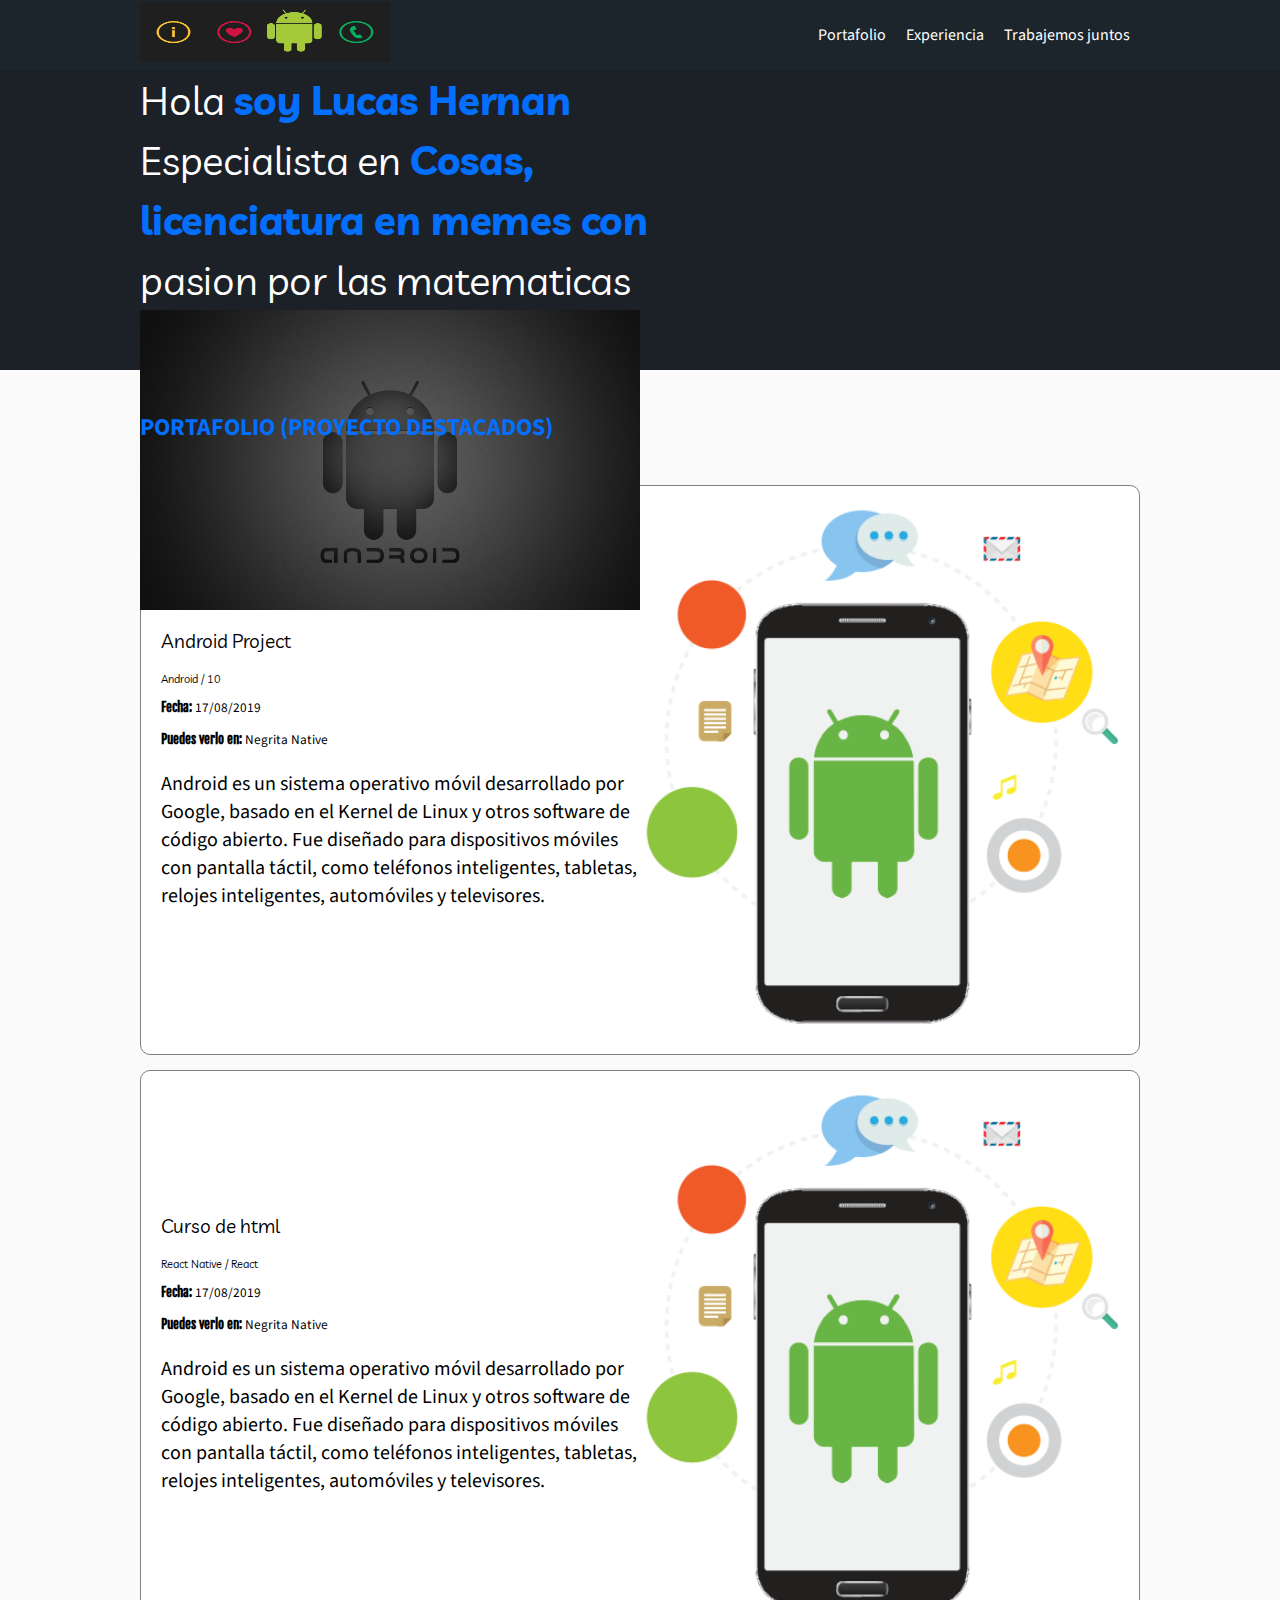
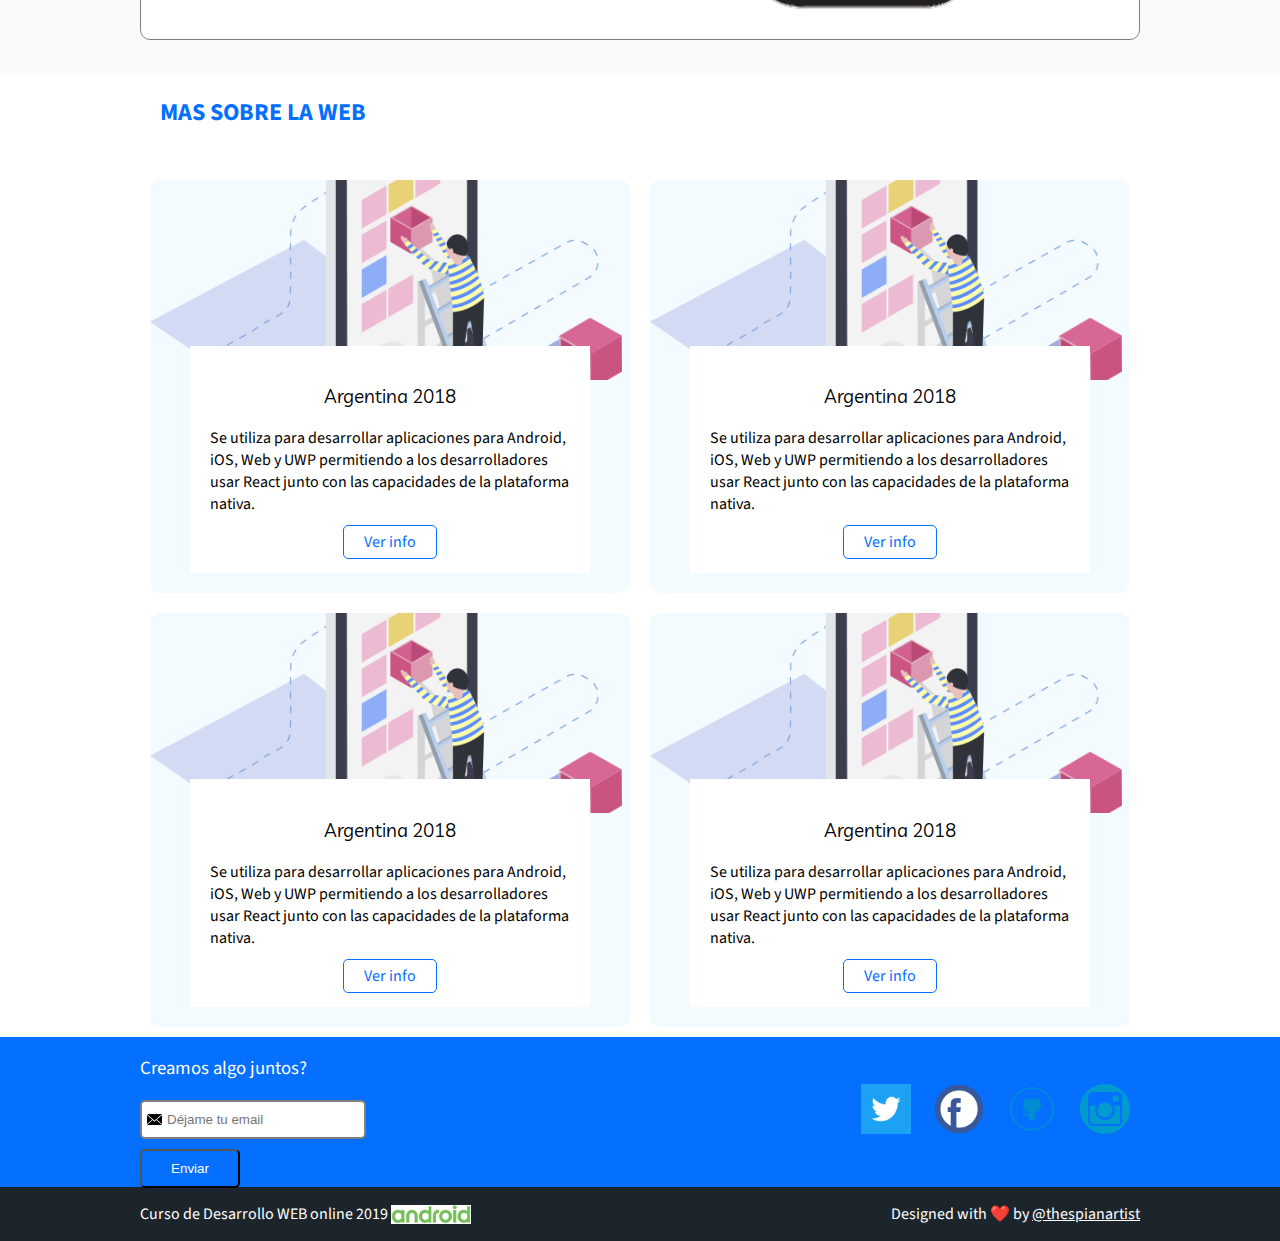
==== index.html @ 9feb794a "7.seccion principal .hero imagen resposive parrafo z-index,, overflow imagen 1024 y 320" ====
<!DOCTYPE html>

<html lang="es">

    
    <head>

        <meta charset="UTF-8"/>

        <title>Hola soy Lucas Hernan</title>

        <link rel="icon" type="image/png" href="imagenes/App-para-Android-gratis.png"/>
        
        <link href="https://fonts.googleapis.com/css?family=Fjalla+One|Livvic|Source+Sans+Pro&display=swap" rel="stylesheet">

        <!-- <link rel="stylesheet" href="css/media.css" media="screen and (max-width:768px)"> -->

        <link rel="stylesheet" href="css/estilos.css">

        <!-- <style>
            @media screen and (max-width: 768px){

                body{

                border:10px solid blue;

                }
                
            }
        </style> -->

        <meta name="viewport" content="width=device-width, initial-scale=1">

    </head>


    <body>

        <header class="header">

            <div class="container">

                <figure class="logo">
                    <img src="imagenes/I-Love-Android-Phones.jpg"  height="60" width="250" alt="Logo de https://www.wixmp.com/ " width="500px"/> 
                </figure>

                <nav class="menu">
                        <ol>

                            <li>
                                <a class="link" href="#portafolio"> Portafolio</a>
                            </li>

                            <li>
                                <a class="link" href="#eventos" >Experiencia</a>
                            </li>

                            <li>
                                <a class="link" href="#contactos">Trabajemos juntos</a>
                            </li>

                        </ol>
                </nav>

            </div>

            

        </header>

                <section class="hero">
                    
                    <div class="container">

                        <h1>Hola  <strong>soy Lucas Hernan<br/></strong>  Especialista en <strong>Cosas,<br/> licenciatura en memes con</strong>  <br/> pasion por las matematicas</h1>
    
                        <img class="hero-image" src="imagenes/6914741-black-android-logo.jpg" alt="imagenes de pc" width="500" height="300">
                    
                    </div>
                    

                </section>


                <section id="portafolio" class="portfolio"  >

                    <div class="container">
                        
                        <h2>Portafolio (proyecto destacados)</h2>
    
                            <article class="project">
    
                                <div class="project-details">
    
                                    <h3 class="project-title">Android Project</h3>
        
                                    <h6 class="project-course">Android / 10</h6>
                                    
                                        <p class="project-date"><small><strong>Fecha: </strong> 17/08/2019</small></p>
                                        <p class="project-url"><small><strong>Puedes verlo en: </strong> Negrita Native</small></p>
                                        <p class="project-description">Android es un sistema operativo móvil desarrollado por Google, basado en el Kernel de Linux y otros software de código abierto. 
                                            Fue diseñado para dispositivos móviles con pantalla táctil, como teléfonos inteligentes, tabletas, relojes inteligentes, automóviles y televisores.</p>
                                </div>
    
                                    
                                    <figure class="project-imageContainer">
                                            <img class="project-image" src="imagenes/android-device-manager.png" alt="imagenes del pc" width="500px" >
                                    </figure>
    
                            </article>
    
                            <article class="project">
    
                                <div class="project-details">
    
                                    <h3 class="project-title">Curso de html</h3>
        
                                    <h6 class="project-course">React Native / React</h6>
                                    
                                        <p class="project-date"><small><strong>Fecha: </strong> 17/08/2019</small></p>
                                        <p class="project-url"><small><strong>Puedes verlo en: </strong> Negrita Native</small></p>
                                        <p class="project-description">Android es un sistema operativo móvil desarrollado por Google, basado en el Kernel de Linux y otros software de código abierto. 
                                            Fue diseñado para dispositivos móviles con pantalla táctil, como teléfonos inteligentes, tabletas, relojes inteligentes, automóviles y televisores.</p>
                                </div>
    
                                    
                                    <figure class="project-imageContainer">
                                            <img class="project-image" src="imagenes/android-device-manager.png" alt="imagenes del pc" width="500px" >
                                    </figure>
    
                            </article>
                    </div>


                </section>

                <div class="container">
                    
                    <h2 class="event-list-tittle">Mas sobre la web</h2>
                
                </div> 


                <section id="eventos" class="event-list">

                    <div class="container">

                        <article class="event">
    
                            <figure class="event-imageContainer">
                                <img class="event-image" src="imagenes/itarian-android-device-manager.png" alt="imagen pepe">
                            </figure>
    
                            <div class="event-detail">
    
                                <h3 class="event-title">Argentina 2018</h3>
    
                                     <p class="event-description">Se utiliza para desarrollar aplicaciones para Android, iOS, Web y UWP permitiendo a los desarrolladores usar React junto con las capacidades de la plataforma nativa.</p>
                                     <a class="event-url" href="https://www.youtube.com/watch?v=dQw4w9WgXcQ" target="_blank">Ver info</a>
                                            
                            </div>
                                        
                         </article>
    
    
                         <article class="event">
    
                                <figure class="event-imageContainer">
                                    <img class="event-image" src="imagenes/itarian-android-device-manager.png" alt="imagen pepe">
                                </figure>
        
                                <div class="event-detail">
        
                                    <h3 class="event-title">Argentina 2018</h3>
        
                                         <p class="event-description">Se utiliza para desarrollar aplicaciones para Android, iOS, Web y UWP permitiendo a los desarrolladores usar React junto con las capacidades de la plataforma nativa.</p>
                                         <a class="event-url" href="https://www.youtube.com/watch?v=dQw4w9WgXcQ" target="_blank">Ver info</a>
                                                
                                </div>
                                            
                        </article>
    
    
                         <article class="event">
    
                                 <figure class="event-imageContainer">
                                       <img class="event-image" src="imagenes/itarian-android-device-manager.png" alt="imagen pepe">
                                  </figure>
            
                                 <div class="event-detail">
            
                                    <h3 class="event-title">Argentina 2018</h3>
            
                                           <p class="event-description">Se utiliza para desarrollar aplicaciones para Android, iOS, Web y UWP permitiendo a los desarrolladores usar React junto con las capacidades de la plataforma nativa.</p>
                                         <a class="event-url" href="https://www.youtube.com/watch?v=dQw4w9WgXcQ" target="_blank">Ver info</a>
                                                  
                                 </div>
                                                
                        </article>
    
    
    
                         <article class="event">
    
                                        <figure class="event-imageContainer">
                                            <img class="event-image" src="imagenes/itarian-android-device-manager.png" alt="imagen pepe">
                                        </figure>
                
                                        <div class="event-detail">
                
                                            <h3 class="event-title">Argentina 2018</h3>
                
                                                 <p class="event-description">Se utiliza para desarrollar aplicaciones para Android, iOS, Web y UWP permitiendo a los desarrolladores usar React junto con las capacidades de la plataforma nativa.</p>
                                                 <a class="event-url" href="https://www.youtube.com/watch?v=dQw4w9WgXcQ" target="_blank">Ver info</a>
                                                        
                                        </div>
                                                    
                         </article>     


                    </div>



                </section>


                <section id="contactos" class="contact"> 

                    <div class="container">

                        <form action="/suscripcion/" class="form-email">
                            <h3>Creamos algo juntos?</h3>
                            <input type="text" placeholder="Déjame tu email" id="email" >
                            <button>Enviar</button>
                        </form>
    
                        <div class="social">
                            <a href="https://twitter.com/android?lang=es" class="social-link twitter"></a>
                            <a href="https://www.facebook.com/AndroidOfficial/" class="social-link facebook"></a>
                            <a href="https://github.com/android" class="social-link github"></a>
                            <a href="https://www.instagram.com/android/?hl=es-la" class="social-link instagram"></a>
                        </div>


                    </div>


                </section> 
 
       
        <footer class="footer">

            <div class="container">

                <div>
                    <p>Curso de Desarrollo WEB online 2019 <img src="imagenes/images (1).jpg" width="80px" alt="android"></p>
                </div>
    
                <div>
                    <p>
                        Designed with ❤️ by <a href="https://twitter.com/thespianartist">@thespianartist</a>
                    </p>
                </div>


            </div>

        </footer>

  
    </body>


</html>
---- css/media.css ----
body{
    border: 10px  solid red;
}
---- css/estilos.css ----
/* reglas 
selectores
declaraciones
propiedades
valores */

/* align-items: center;
 flex-direction: column; 
justify-content:
align-self: flex-start; */


/* clase 10 box-sizing */
/* selector de etiqueta '' header - section */

/* clase 13     justify-content */
 /* header{
    background:pink !important; */



/* selector descendente'' */
/* body header div nave ol li a '' */

/* selector de clase . */

/* .link */

/* selector de id # */
/* #portafolio */


/* gris oscuro = #1d252c
gris claro = #626262
background gris = #1b2127
celeste = #026fff
#1c2127 */



body{
    font-family: 'Source Sans Pro', sans-serif;
    margin: 0;
}

 h1,
 h2,
 h3,
 h4,
 h5,
 h6{
    font-family: 'Livvic', sans-serif;
    font-weight: normal;
    /* font-style: italic; */
} 

h1{
    font-size: 40px;
    line-height: 1.5em;
    letter-spacing: -.2px;
    color: white;
    margin: 0%;
    /* margin: 100px 150px 70px 30px ; */
    /* text-transform: uppercase;
    text-decoration: underline;
     */

}

h1 strong{

    color: #026fff;
    
}

h2{
    color: #026fff;
    text-transform: uppercase;
    font-family: 'Source Sans Pro', sans-serif;
    font-weight: bold;
    font-size: 24px;
    margin-bottom: 40px;

}

.hero{
    height: 300px;
    /* background-image: url('../imagenes/6914741-black-android-logo.jpg'); */
    background-color: #1c2127;
    /* background-size: 500px 300px; */
    /* background-repeat: no-repeat; */
    /* background-position-x:right; */
    display: flex;
    align-items: center;
    justify-content: space-between;
    flex-wrap: wrap;
}

.hero-image{

    object-fit: cover;

}


.portfolio{
    background: #fafafa;
    padding: 20px;
    /* background: red; */
}

.project{
    /* border-top: 10px solid red;
    border-right: 10px solid green;
    border-left: 10px solid orange;
    border-bottom: 10px solid pink; */
    /* border-top-color: red;
    border-top-width: 15px;
    border-top-style: solid; */
    border: 1px solid gray;
    border-radius: 10px;
    /* border-top-left-radius: 50px;
    border-top-right-radius: 10px;
    border-bottom-left-radius: 10px;
    border-bottom-right-radius: 10px; */
    /* margin: 10px; */
    margin-bottom: 15px;
    /* margin-right;
    margin-left: ;
    margin-top: ; */
    padding: 20px;
    background: white;
    display: flex;
    align-items: center;
    justify-content: space-between;
    flex-wrap: wrap;

}

.project-course,
.project-date,
.project-url{
    margin: 10px 0px;
}

.project-description{
    font-size: 20px;
}

.project strong{
    font-family: 'Fjalla One',sans-serif;
}

/* .project-date{
    margin:  10px 0px;
} */

.project-tittle{
    font-size: 30px;
    margin-top: 0;
    margin-bottom: 10px;
}

.project-details{
    width: 50%;

}

.project-imageContainer{
    width: 50%;
}

.project-imageContainer img{
    max-width: 100%;

}

.header {
    background-color: #1d252c;
    color: white;
    display: flex;
    height: 70px;
    align-items:center; 
    justify-content: space-between;
    flex-wrap: wrap;
}

ol,
ul{
    margin: 0;
    padding: 0;
    list-style: none;
}

figure{
    margin: 0;
}

.header a{ 
    color:  white;
    text-decoration: none;

}

.menu{
    height: inherit ;
}

.header ol{
    display: flex;
    height: inherit;
}

.header ol li{
    height: inherit;
}

.header a{
    display: flex;
    align-items: center;
    height: inherit ;
    padding: 0 10px;
}

.flexbox{
    display: flex;
    /* flex-wrap: nowrap; */
    flex-wrap: wrap;
    /* flex-direction: column; */
    
}

.box{
    width: 50px;
    height: 50px;
    margin: 5px;
    border: 1px solid red;
    flex-shrink: 0;
}

.footer{
    color: white;
    background-color: #1d252c;
    display: flex;
    align-items: center;
    justify-content: space-between;
    flex-wrap: wrap;
}

.footer img{
    vertical-align: middle;
}

.footer a{
    color: white;
}

.event-list{
    display: flex;
    flex-wrap: wrap;
}

.event-list-tittle{
    margin-left: 20px;
}

.event {
    /* border: 1px solid red; */
    margin: 1%;
    width: 48% ;
    flex-shrink: 0;
    border-radius: 10px;
    overflow: hidden;
    background-color: #f4fbff;
}

.event img{
    width: 480px;
    height: 200px;
    object-fit: cover;
}

.event-detail{
    margin: 20px 40px;
    margin-top: -40px;
    background-color: white;
    position: relative;
    padding: 20px;
    text-align: center;
}

.event-description{
    text-align: left;
}


/* .event-url{
    border: 1px solid #056fff;
    padding: 5px 20px;
    text-decoration: none;
    color: #056fff
} */

.event-url{
    color: #056fff;
    border: 1px solid;
    padding: 5px 20px;
    text-decoration: none;
    border-radius: 5px;
}

.contact{
    background-color: #056fff;
    color: white;
    height: 150px;
    display: flex;
    align-items: center;
    justify-content: space-between;
    flex-wrap: wrap;
}

.social{
    /* border: 1px solid red; */
}

.social-link{
    display: inline-block;
    width: 50px;
    height: 50px;
    /* border: 1px solid white; */
    margin: 0 10px;
    background-size: 50px 50px;
}

.social-link.twitter{
    background-image: url('../imagenes/31KluT5nBkL.png');
}

.social-link.facebook{
    background-image: url('../imagenes/600px-Facebook_Circle.svg.png');
    /* background-size: 50px 50px; */
}

.social-link.github{
    background-image: url('../imagenes/69636f.svg');
    /* background-size: 50px 50px; */
}

.social-link.instagram{
    background-image: url('../imagenes/Instagram.svg');
    /* background-size: 50px 50px; */
}

.form-email input{
    border-color: gray;
    border-style: solid;
    border-radius: 5px;
    padding: 10px 20px 10px 25px;
    background-image: url('../imagenes/images.png');
    background-size: 15px 15px;
    background-repeat: no-repeat;
    background-position-y: center;
    background-position-x: 5px;;
}

.form-email button{
    display: block;
    margin-top: 10px;
    background: transparent;
    color: white;
    padding: 10px 0;
    border-radius: 5px;
    width: 100px;
    margin-top: 10px;
    /* margin: 10px auto 0; */

}

.form-email h3{
    font-family: 'Source Sans Pro', sans-serif;
}

.container{
    /* border: 1px solid red; */
    /* width: 1000px; */
    max-width: 1000px;
    /* width: 100%; */
    flex: 1;
    margin: 0 auto;
    display: inherit;
    justify-content: inherit;
    align-items: inherit;
    height: inherit;
    flex-wrap: inherit;

}

/* desktop first que empieces desde el MQ MAS GRANDE */



@media screen and (max-width: 1024px){

    .container{
        padding: 0 1em;
    }

    
    .hero{
        height: auto;
        position: relative;
        overflow: hidden;
        padding: 2em;

    }

    .hero-image{
        position: absolute;
        z-index: 1;
        left: 0;
        right: 0;
        top: 0;
        bottom: 0;
        width: 100%;
    }

    h1 {
        font-size: 2em; 
        z-index: 2;
    }


}

@media screen and (max-width: 767px){

    .header{
        display: block;
        height: auto;
    }

    .header ol{
        display: block;
    }

    .header ol li {
        height: 50px;
        /* text-align: center; */
    }

    .header a{

        justify-content: center;

    }

    .header .logo{
        text-align: center;
    }

    .project{
        display: block;
    }

    .project-imageContainer{
        width: auto;
        text-align: center;
    }

    .project-details{
        width: auto;
        /* font-size: 16px; */
    }

    .project-course, .project-date, .project-url {
        
        margin: .3em 0;

    }

    .project-title{
        font-size: 1.5em;
        margin-bottom: .3em;

    }

    .project-url{
        font-size: 1em;
    }

    .project-course{
        font-size: .7em;
    }

    .project-date{
        font-size: 1em;
    }

    .project-description{
        font-size: .8em;
    }

    .event {
        width: auto;
        flex-shrink: initial;
    }


    .event img{
        width: 100%;
    }


}

@media screen and (max-width: 480px){
    h1 {
        font-size: 1.5em;
    }

    .project-details{
       
        font-size: 12px;
    }

    .event-detail{
        /* 1em = 16px */

        margin: -2em .5em .5em;
        padding: 1em;
    }

    .contact{
        height: auto;
        padding: 1.5em 0;
        text-align: center;
        display: block;
    }
    .form-email button{
        margin: 1em auto;
    }

    .form-email h3{
        margin-top: 0;
    }

    .footer{
        display: block;
        text-align: center;
        border: 1px solid transparent;
    }

}

@media screen and (max-width: 320px){

    h1{
        font-size: 1.2em;
        /* background: rgba(0, 0, 0, .5) */
    }

    .hero{
        padding: 2em 1em;
    }

}
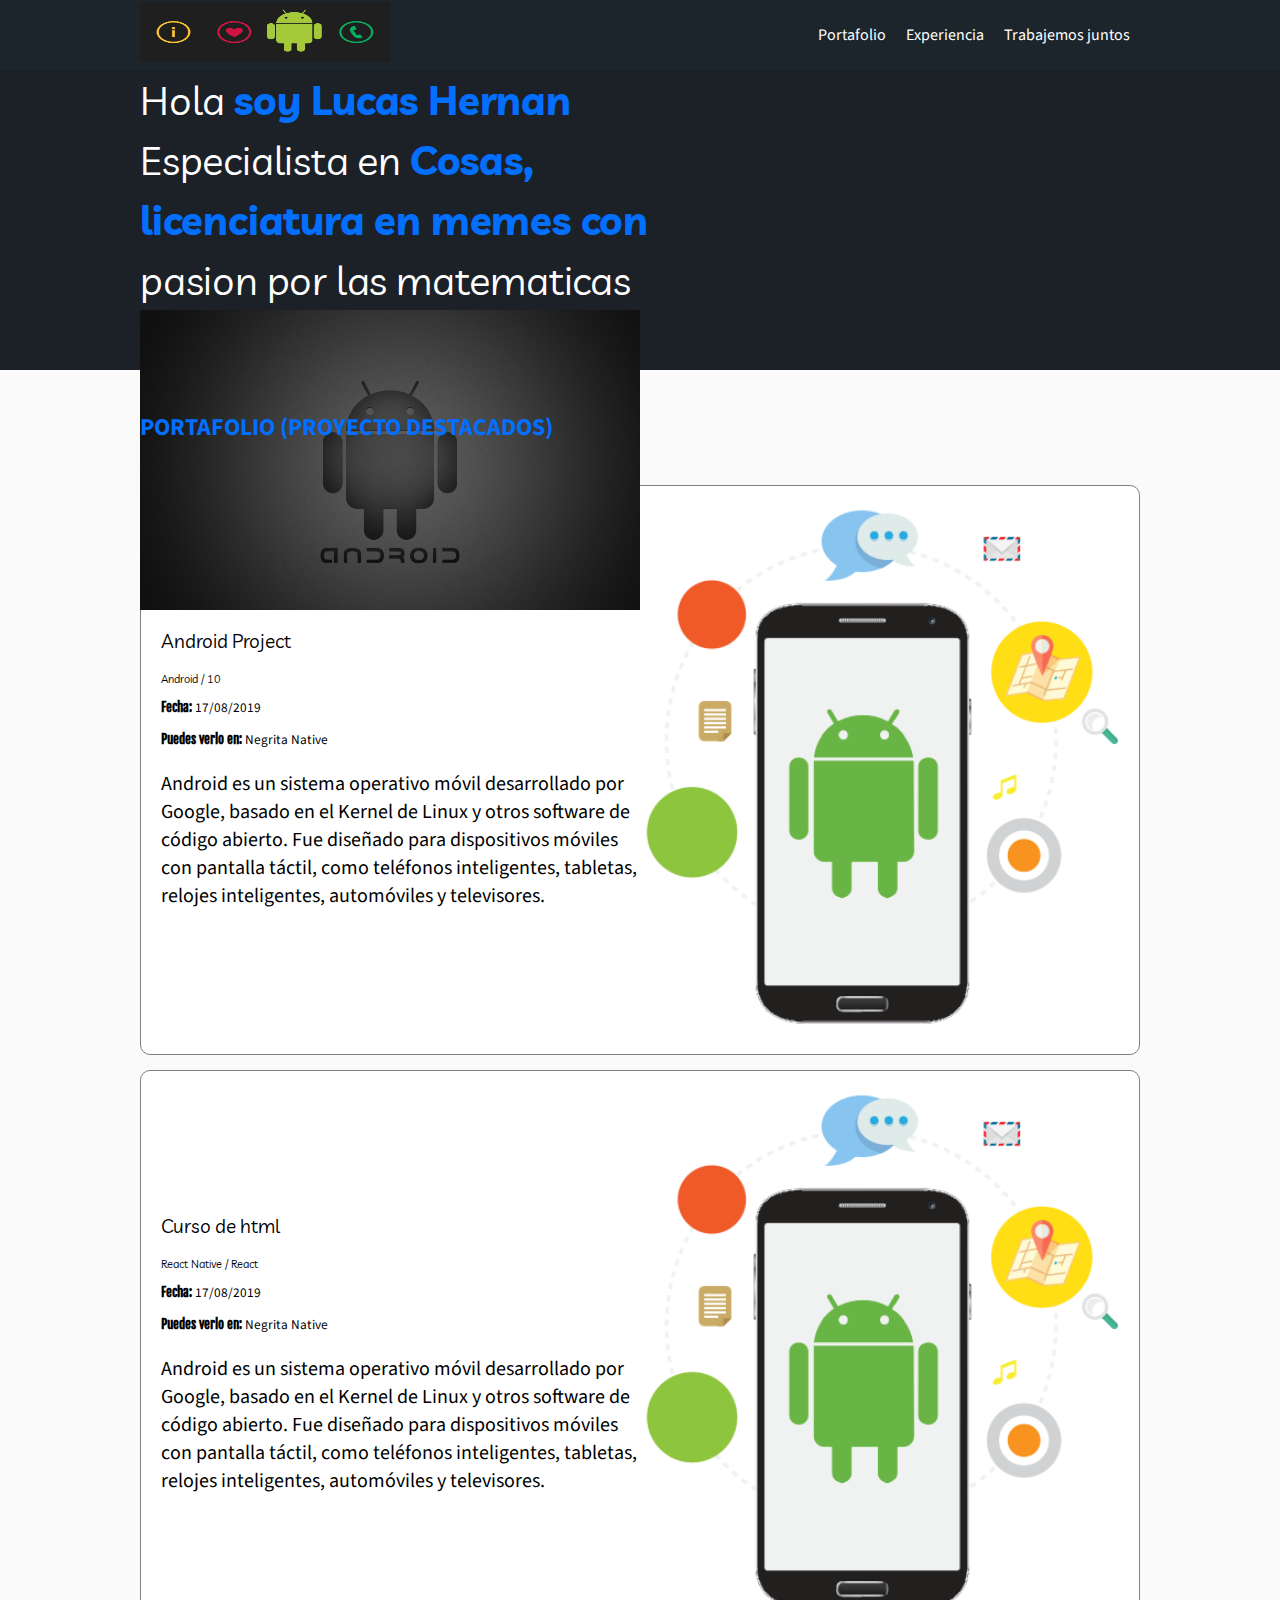
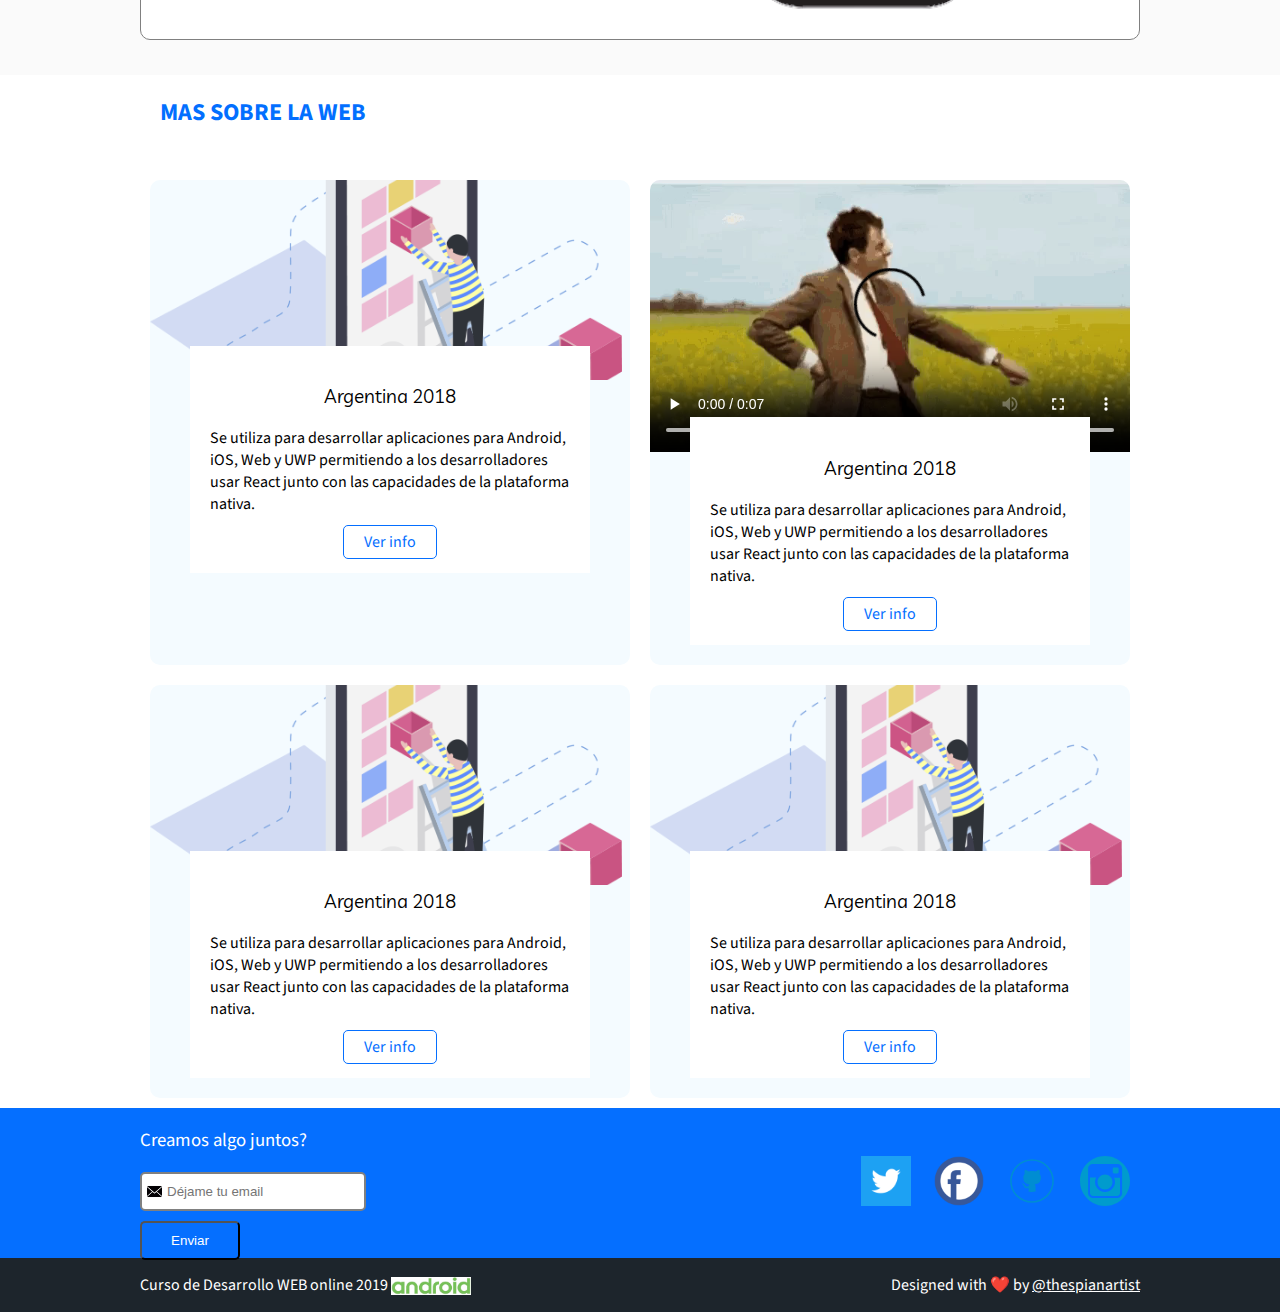
==== commit 38695e02: "Videos HTML5" ====
--- a/index.html
+++ b/index.html
@@ -166,7 +166,11 @@
                          <article class="event">
     
                                 <figure class="event-imageContainer">
-                                    <img class="event-image" src="imagenes/itarian-android-device-manager.png" alt="imagen pepe">
+                                        <video class="html-video" src="videos/556755.mp4" width="1280" height="720" controls>
+                                            <!-- <source src=""/>
+                                            <source src=""/> -->
+                                        </video>
+                                    <!-- <img class="event-image" src="imagenes/itarian-android-device-manager.png" alt="imagen pepe"> -->
                                 </figure>
         
                                 <div class="event-detail">
--- a/css/estilos.css
+++ b/css/estilos.css
@@ -432,6 +432,12 @@
 
 }
 
+.html-video{
+    width: 100%;
+    height: auto;
+    /* max-width: 100%; */
+}
+
 @media screen and (max-width: 767px){
 
     .header{
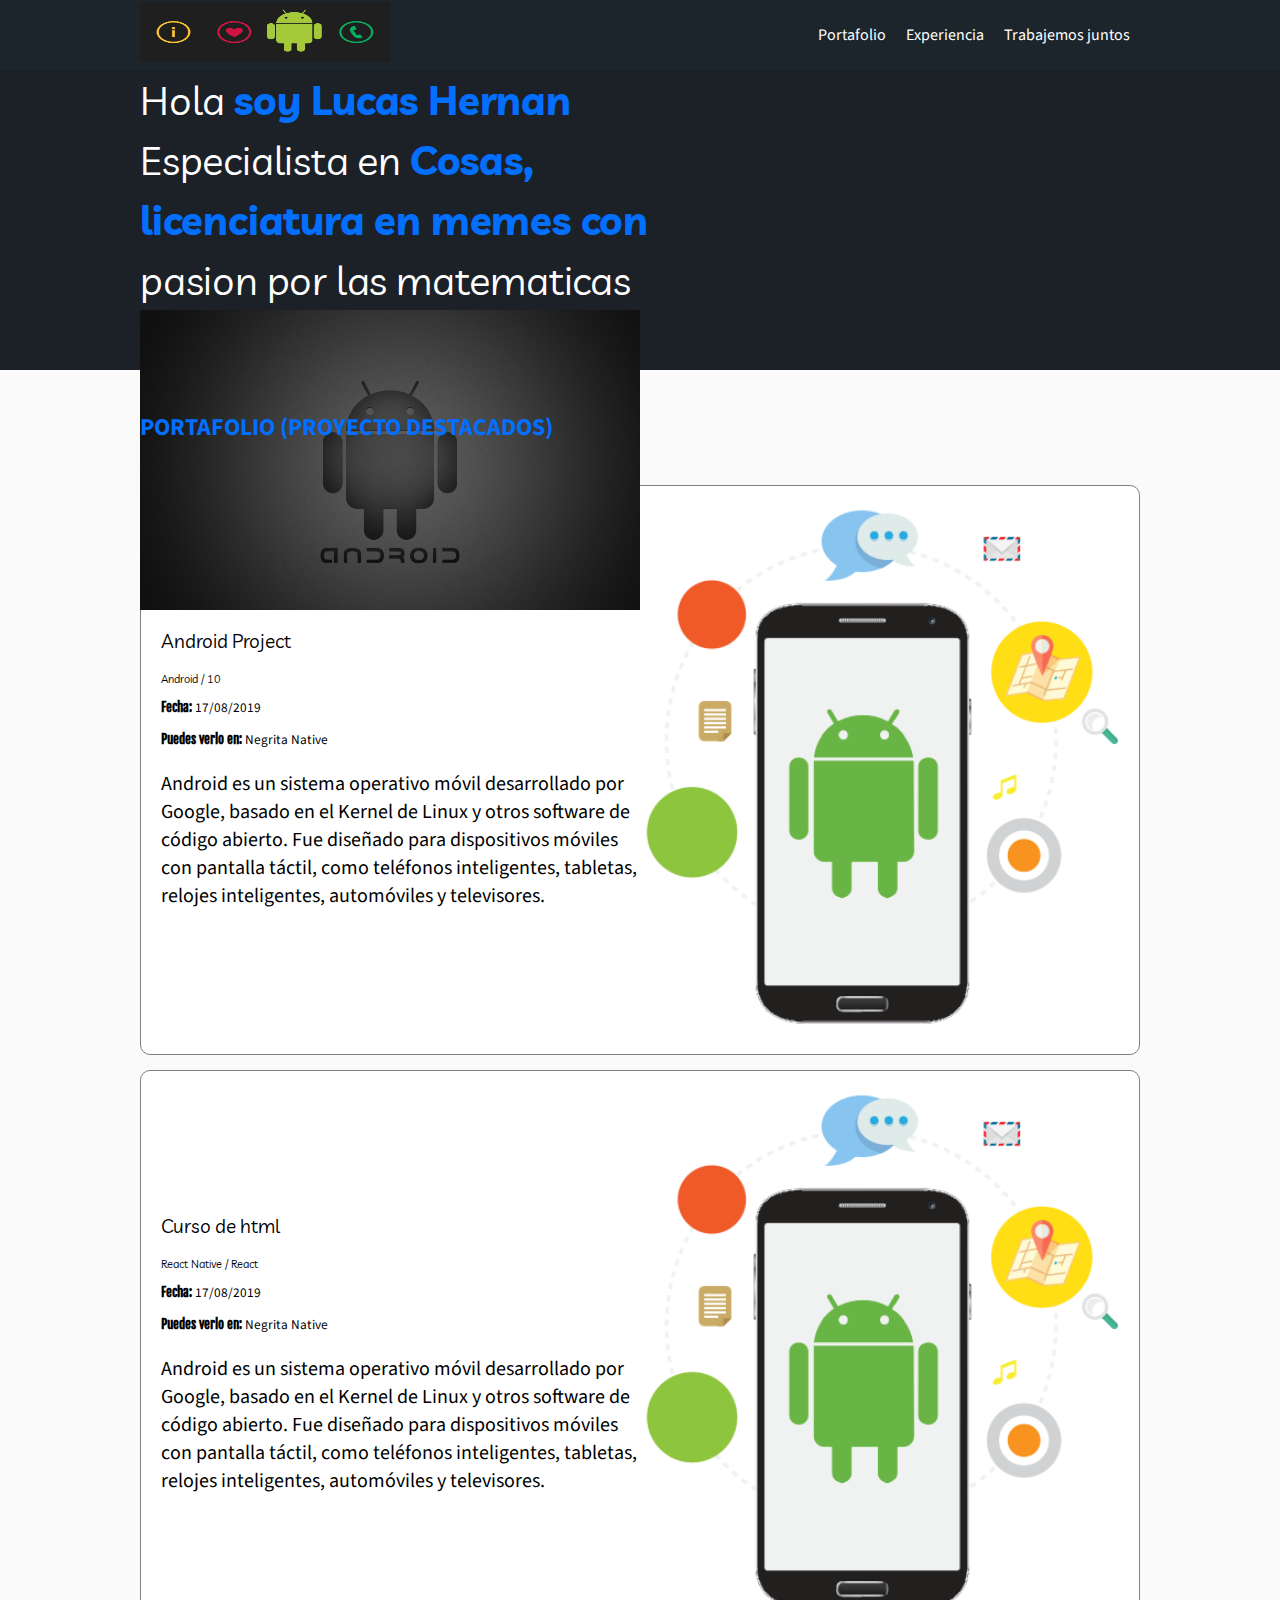
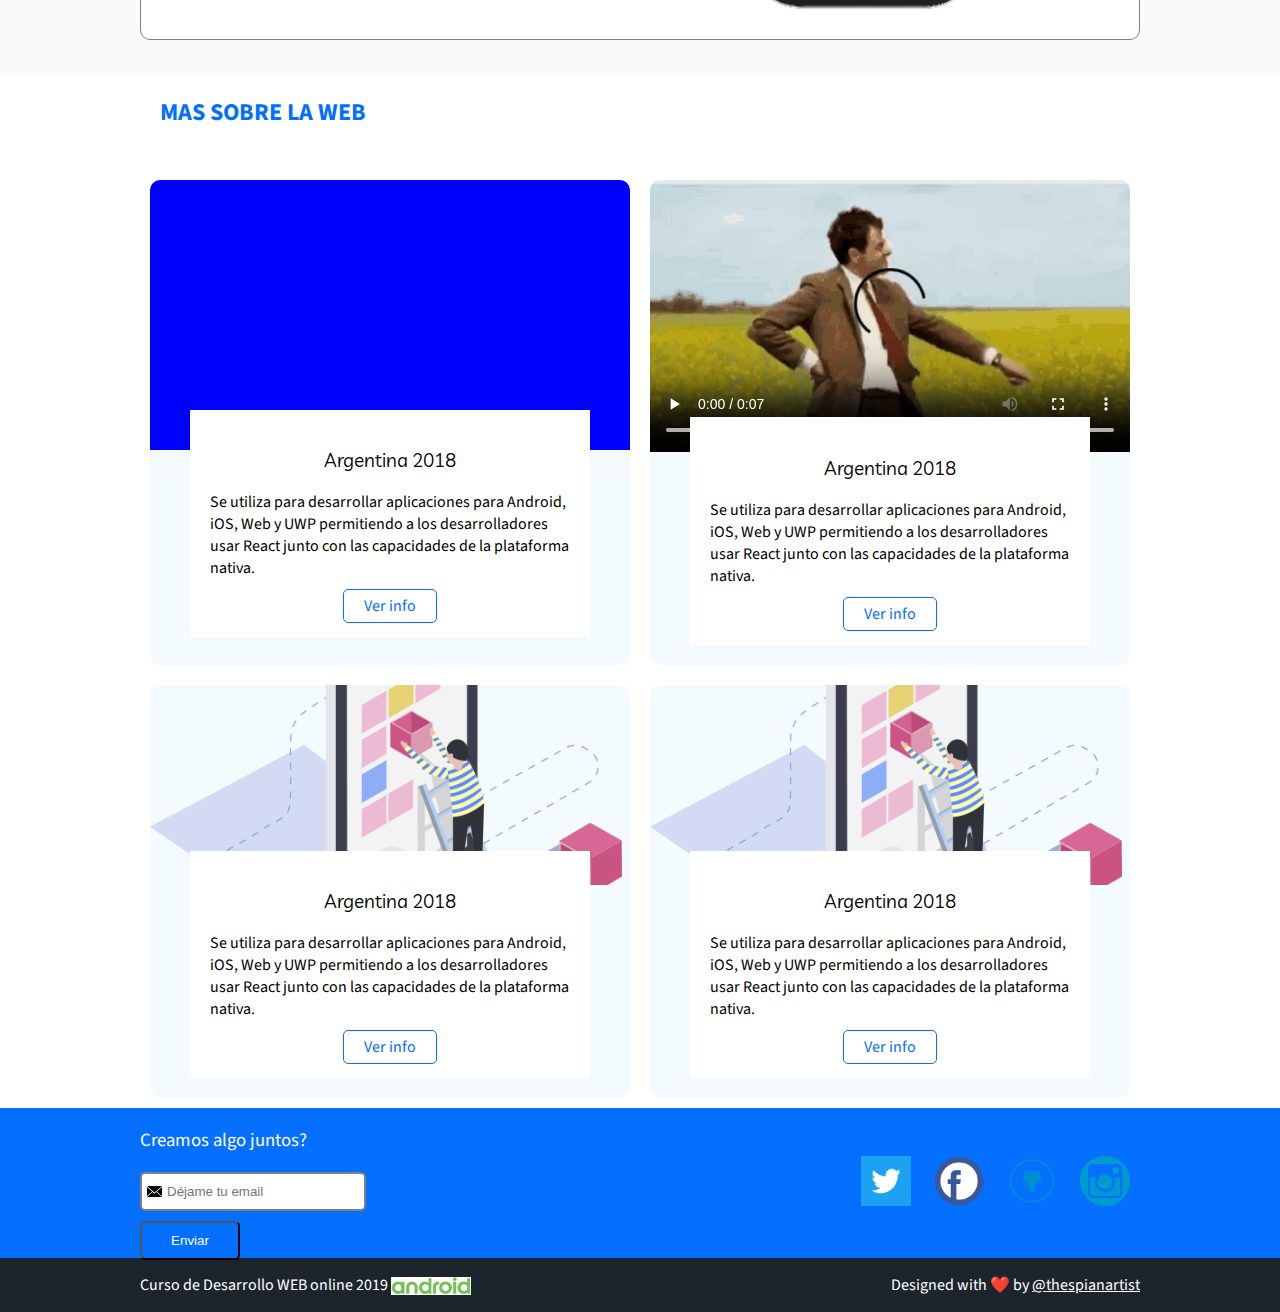
==== commit 7cf729f2: "2 video insertado de youtube,etiqueta iframe, class html-video y youtube-video resposive design" ====
--- a/index.html
+++ b/index.html
@@ -141,14 +141,23 @@
                 </div> 
 
 
-                <section id="eventos" class="event-list">
-
-                    <div class="container">
+                <section id="eventos" class="event-list"> 
+
+                    <div class="container"> 
 
                         <article class="event">
     
                             <figure class="event-imageContainer">
-                                <img class="event-image" src="imagenes/itarian-android-device-manager.png" alt="imagen pepe">
+
+                                 <div class="flexible-video">
+                    
+                                         <!-- proporcion h*100/w -->
+                                        <iframe class="youtube-video" width="560" height="315" src="https://www.youtube.com/embed/l2UDgpLz20M" frameborder="0" allow="accelerometer; autoplay; encrypted-media; gyroscope; picture-in-picture" allowfullscreen></iframe>
+                        
+                                    </div>
+
+                                <!-- <img class="event-image" src="imagenes/itarian-android-device-manager.png" alt="imagen pepe"> -->
+
                             </figure>
     
                             <div class="event-detail">
--- a/css/estilos.css
+++ b/css/estilos.css
@@ -438,6 +438,28 @@
     /* max-width: 100%; */
 }
 
+.youtube-video{
+    /* width: 100%; */
+    /* height: auto; */
+    position: absolute;
+    top:0;
+    bottom: 0;
+    right: 0;
+    left: 0;
+    width: 100%;
+    height: 100%;
+    /* z-index: 3; */
+
+}
+
+.flexible-video{
+    width: 100%;
+    height: 0;
+    padding-top: 56.25%;
+    background: blue;
+    position: relative;
+}
+
 @media screen and (max-width: 767px){
 
     .header{
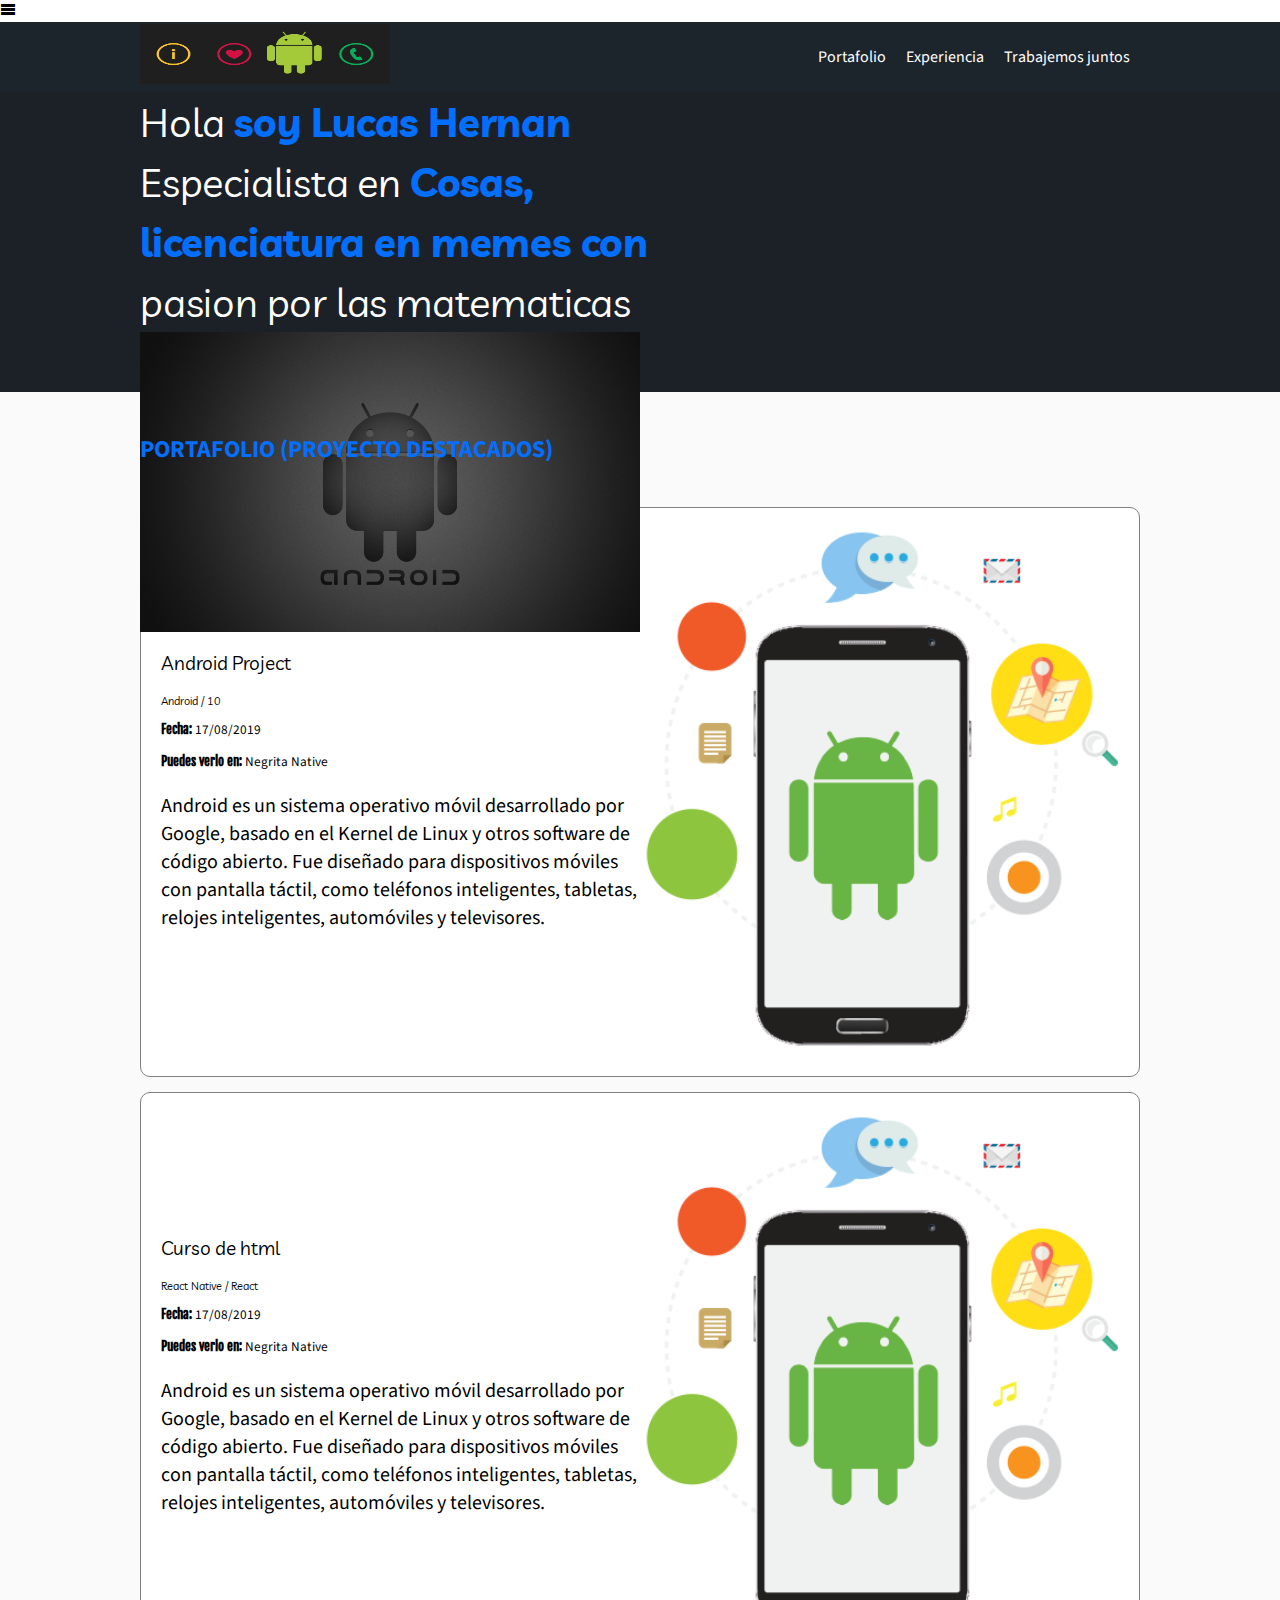
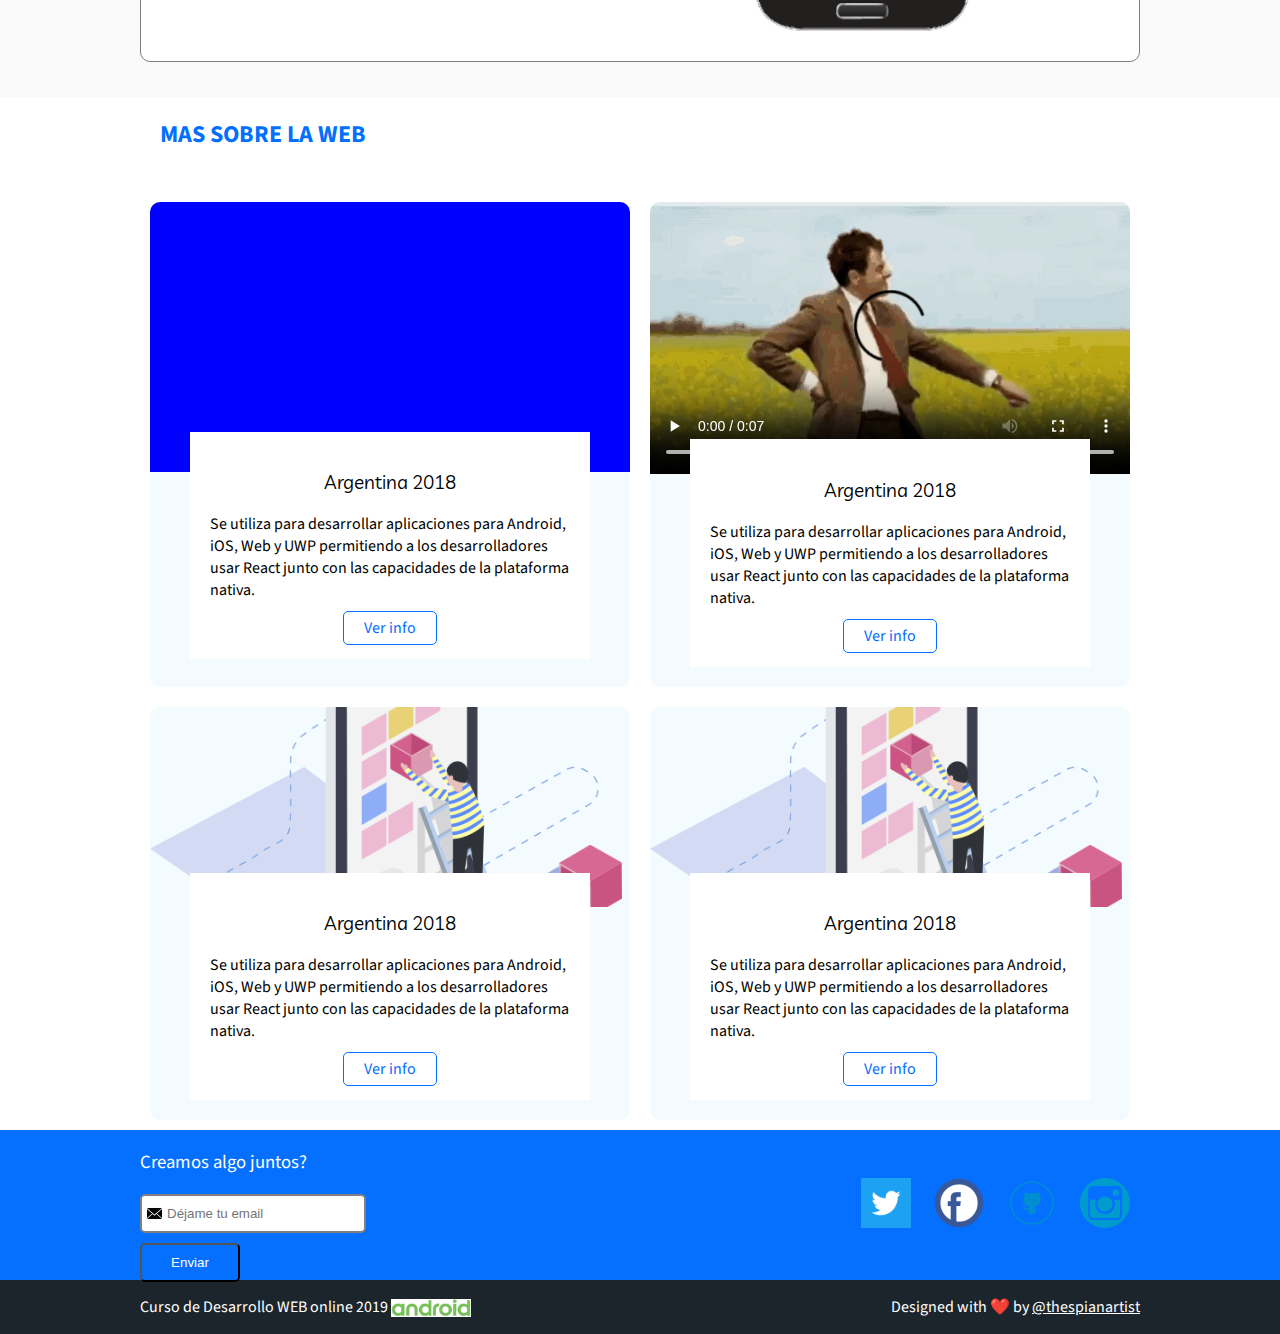
==== commit 911be851: "3. fuentes de iconos, icon-menu fonts y css" ====
--- a/index.html
+++ b/index.html
@@ -35,6 +35,9 @@
 
 
     <body>
+        
+        <!-- <span class="icon-menu"></span> -->
+        <i class="icon-menu"></i>
 
         <header class="header">
 
--- a/css/estilos.css
+++ b/css/estilos.css
@@ -35,6 +35,38 @@
 background gris = #1b2127
 celeste = #026fff
 #1c2127 */
+
+@font-face {
+    font-family: 'icomoon';
+    src:  url('../fonts/icomoon.eot?6i4w2b');
+    src:  url('../fonts/icomoon.eot?6i4w2b#iefix') format('embedded-opentype'),
+      url('../fonts/icomoon.ttf?6i4w2b') format('truetype'),
+      url('../fonts/icomoon.woff?6i4w2b') format('woff'),
+      url('../fonts/icomoon.svg?6i4w2b#icomoon') format('svg');
+    font-weight: normal;
+    font-style: normal;
+    font-display: block;
+  }
+  
+  [class^="icon-"], [class*=" icon-"] {
+    /* use !important to prevent issues with browser extensions that change fonts */
+    font-family: 'icomoon' !important;
+    speak: none;
+    font-style: normal;
+    font-weight: normal;
+    font-variant: normal;
+    text-transform: none;
+    line-height: 1;
+  
+    /* Better Font Rendering =========== */
+    -webkit-font-smoothing: antialiased;
+    -moz-osx-font-smoothing: grayscale;
+  }
+  
+  .icon-menu:before {
+    content: "\e900";
+  }
+  
 
 
 
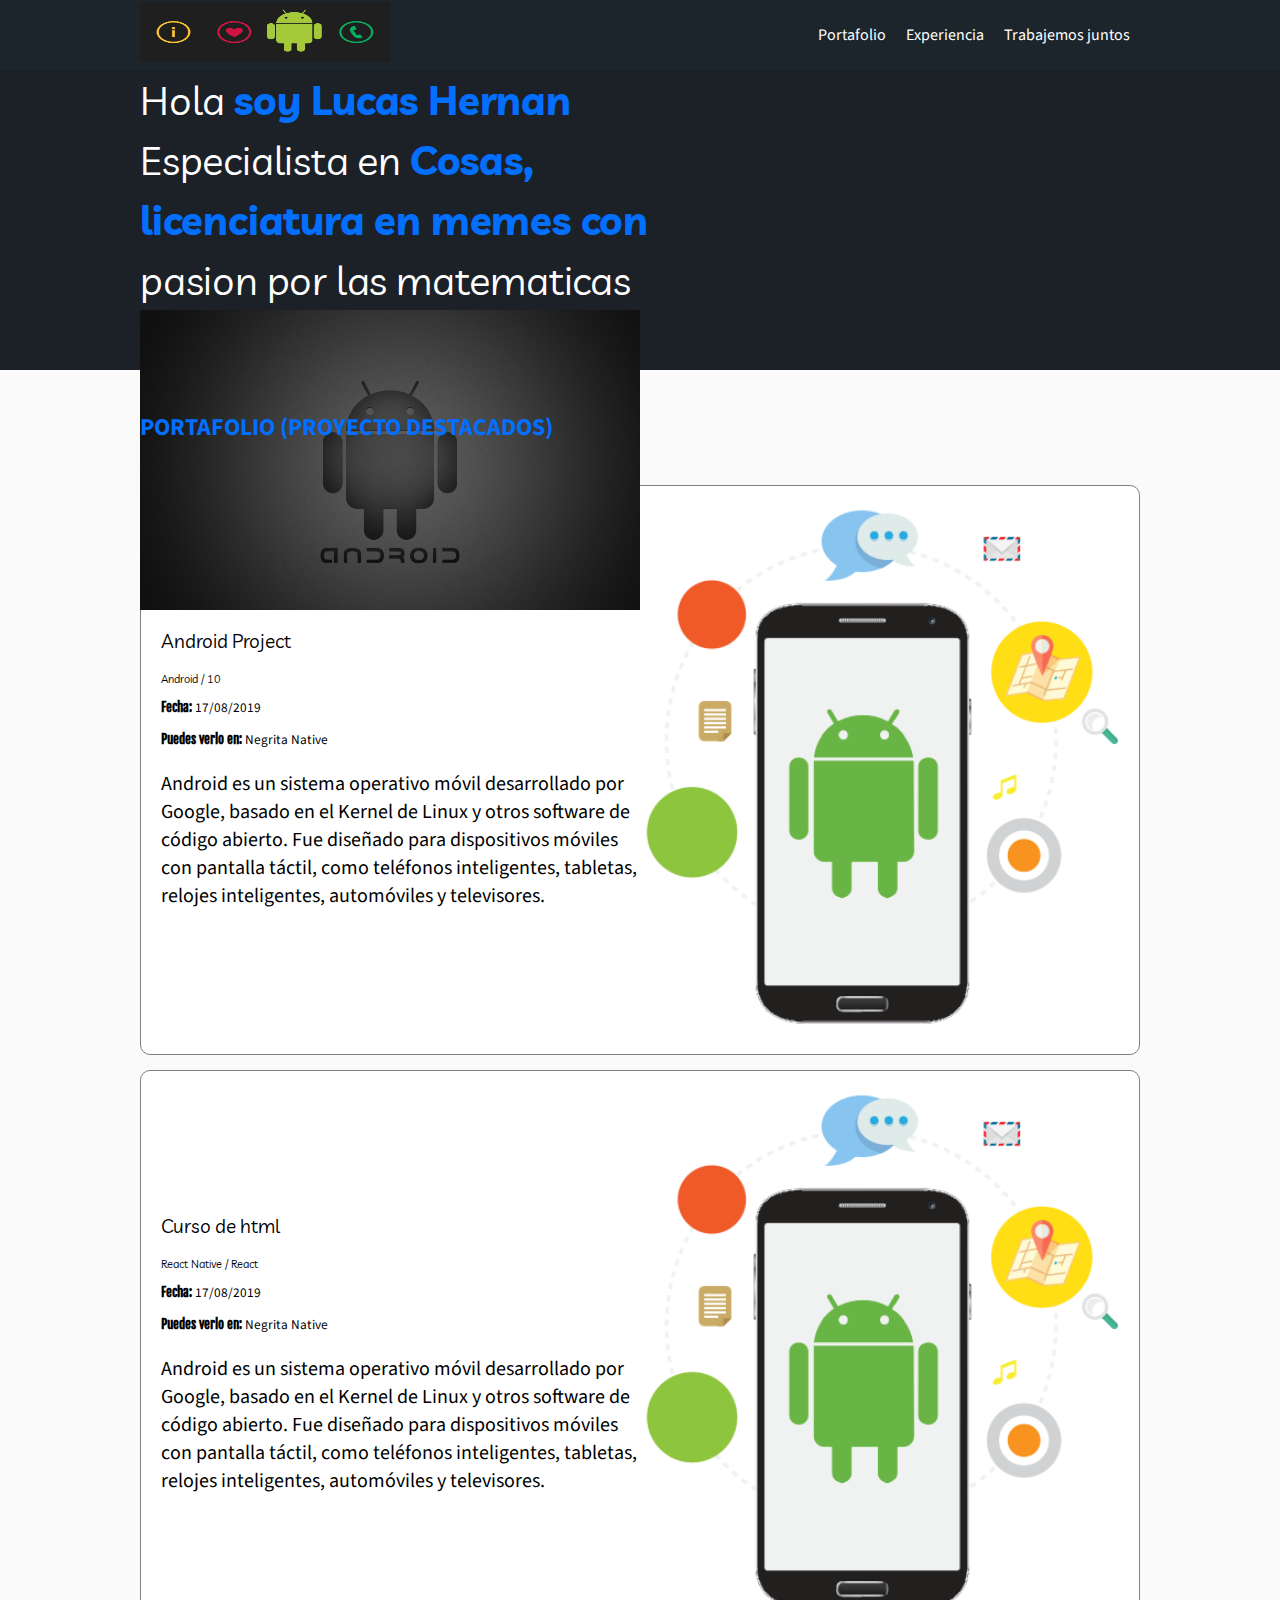
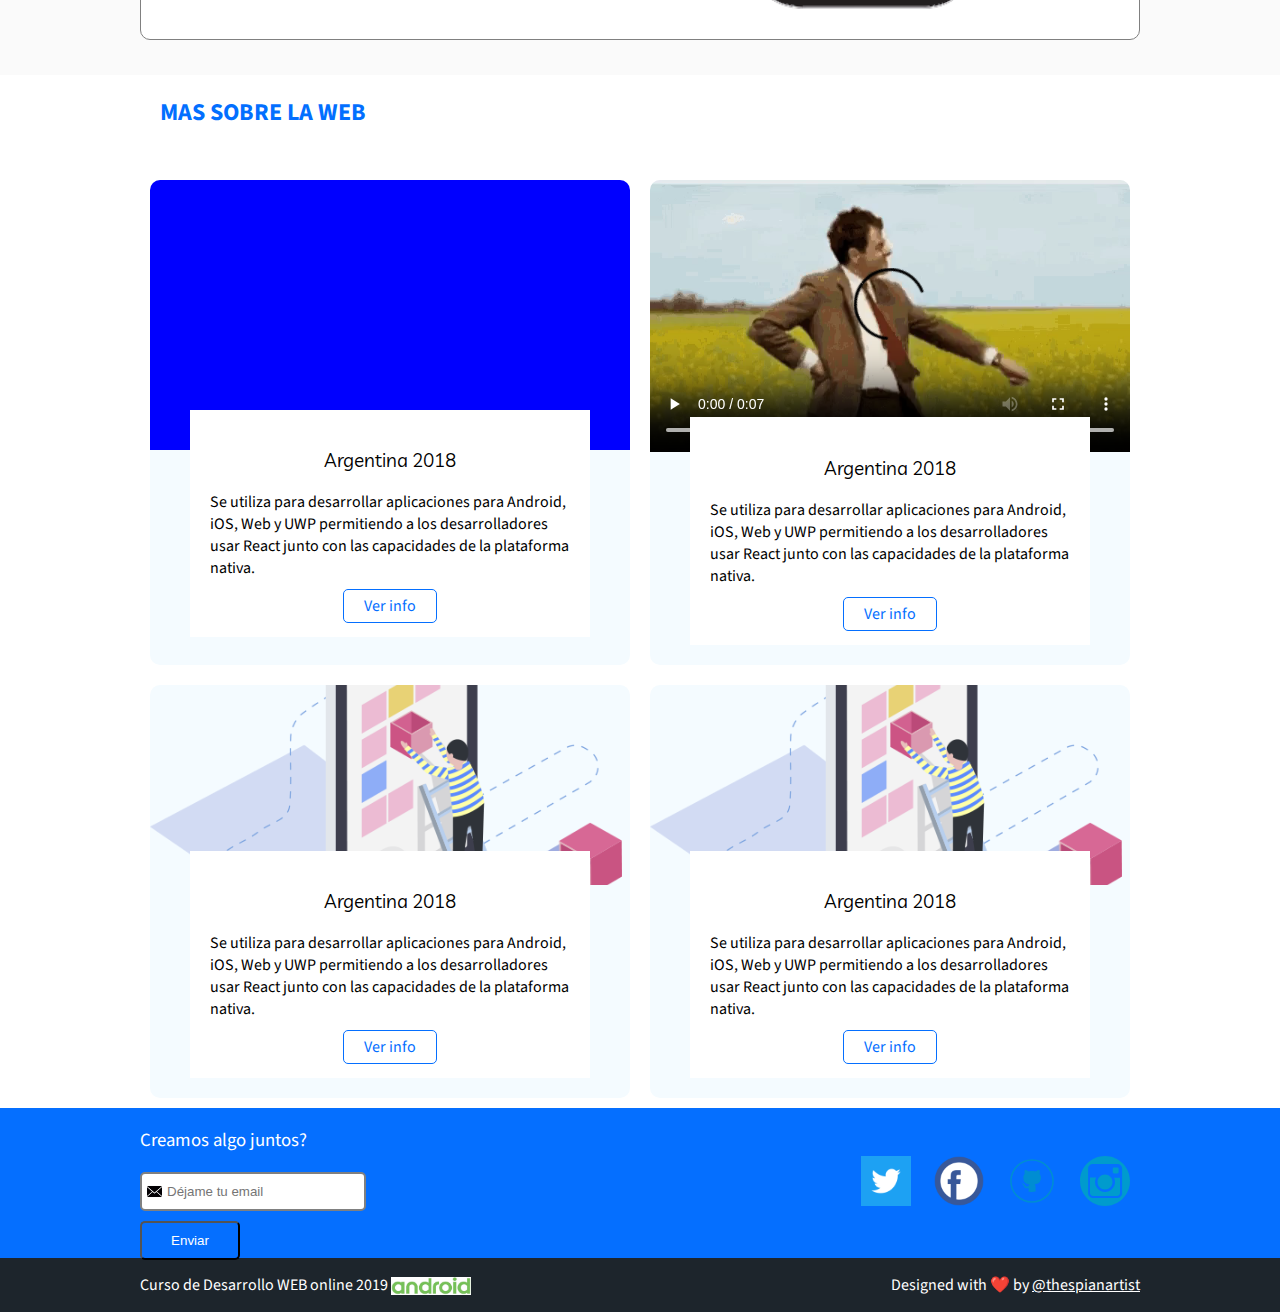
==== commit f360ebdd: "4. menu, nueva manera de alinear comentada, class burger-button767 media" ====
--- a/index.html
+++ b/index.html
@@ -37,7 +37,7 @@
     <body>
         
         <!-- <span class="icon-menu"></span> -->
-        <i class="icon-menu"></i>
+        <i class="icon-menu burger-button"></i>
 
         <header class="header">
 
--- a/css/estilos.css
+++ b/css/estilos.css
@@ -427,6 +427,30 @@
 
 }
 
+
+.burger-button{
+    width: 40px;
+    height: 40px;
+    border-radius: 50%; 
+    background-color: rgba(0, 0, 0, .8);
+    /* display: block; */
+    display: none;
+    /* display: flex;
+    align-items: center;
+    justify-content: center;  */
+    /* nueva manera de alinear */
+    line-height: 40px;
+    text-align: center;
+    position: fixed;
+    z-index: 4;
+    left: 5px;
+    top: 5px;
+    color: white;
+    /* font-size: 50px; */
+
+
+}
+
 /* desktop first que empieces desde el MQ MAS GRANDE */
 
 
@@ -494,6 +518,12 @@
 
 @media screen and (max-width: 767px){
 
+    .burger-button{
+
+        display: block;
+
+        }
+
     .header{
         display: block;
         height: auto;
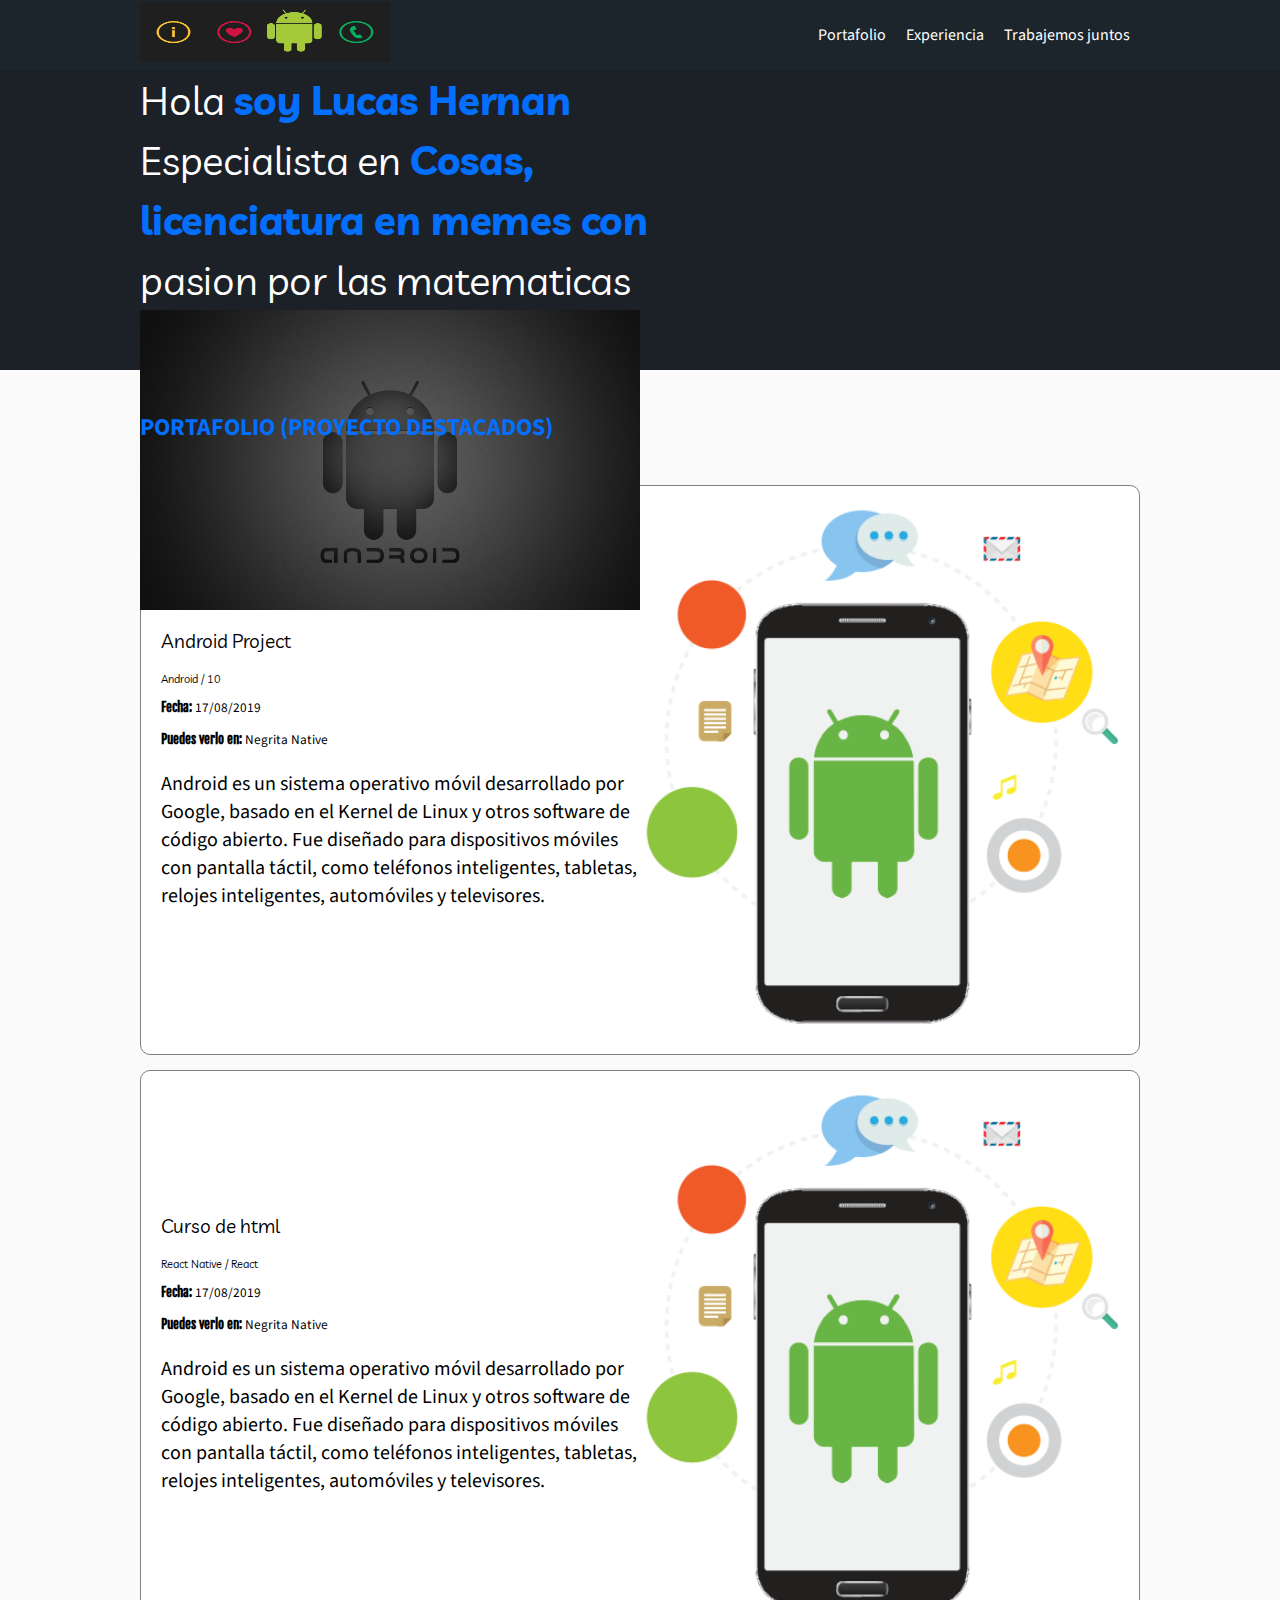
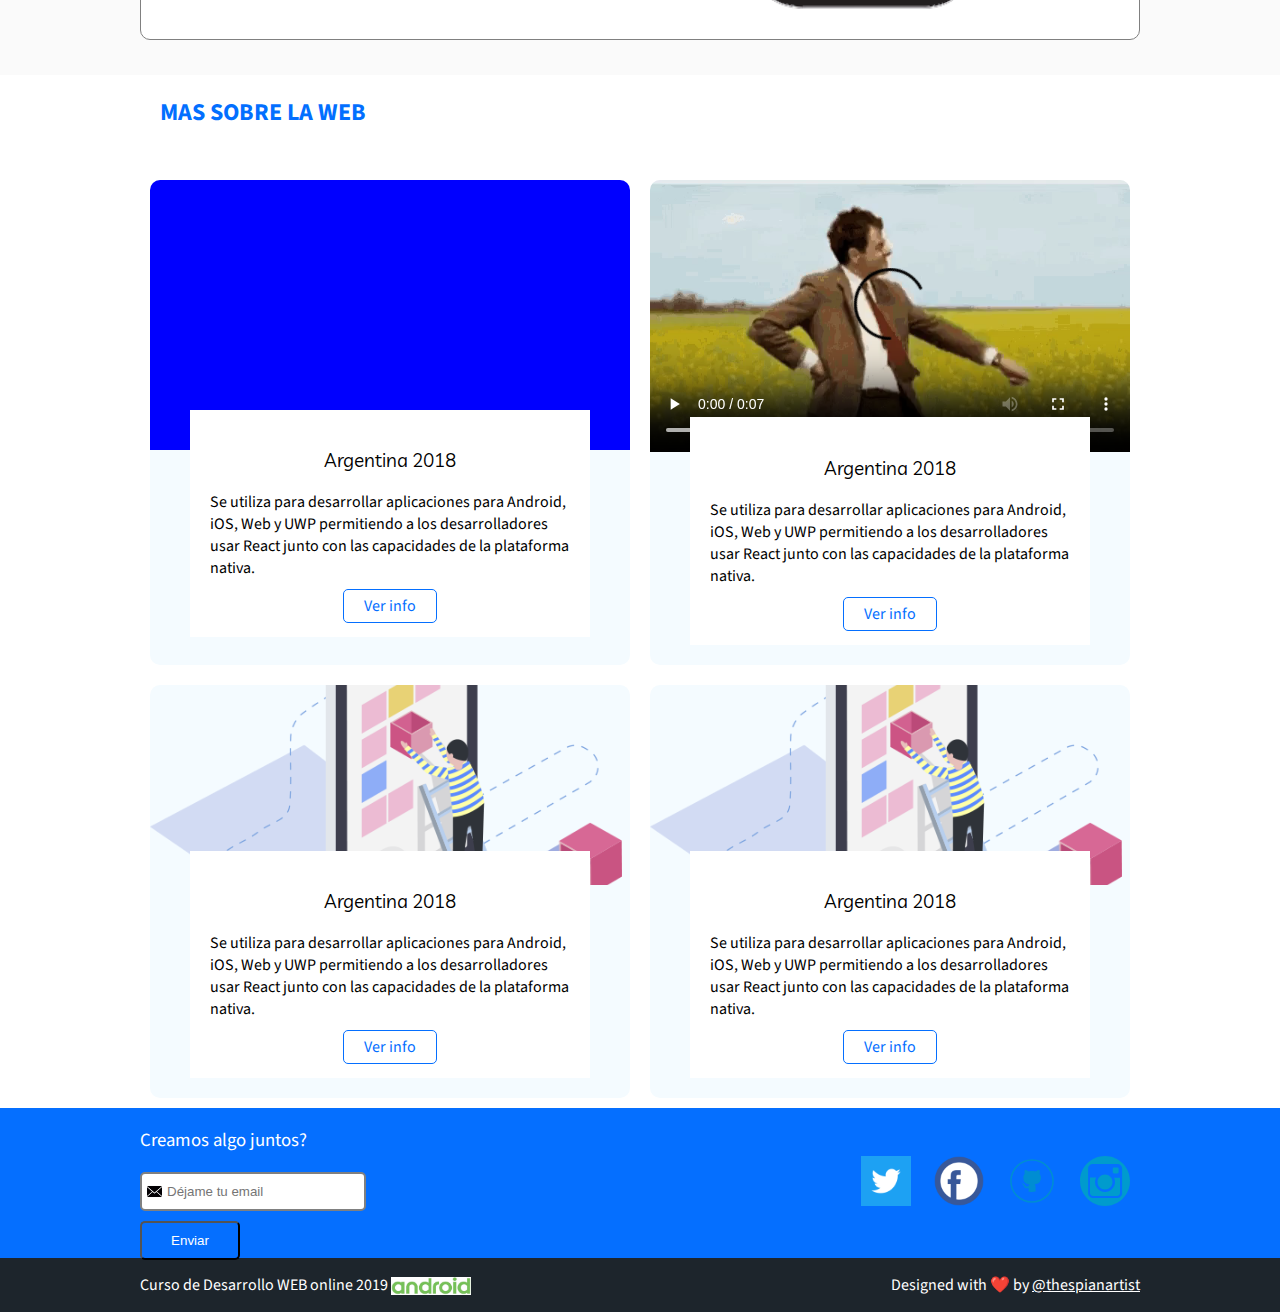
==== commit dccddcce: "1. Js, script en html para mostrar/ocultar el menu haciendo click en un boton" ====
--- a/index.html
+++ b/index.html
@@ -37,7 +37,7 @@
     <body>
         
         <!-- <span class="icon-menu"></span> -->
-        <i class="icon-menu burger-button"></i>
+        <i class="icon-menu burger-button" id="burger-menu"></i>
 
         <header class="header">
 
@@ -284,6 +284,29 @@
 
         </footer>
 
+        <script>
+            console.log('Hola Mundo');
+            // console.log(document.querySelector('.menu'));
+
+            const menu = document.querySelector('.menu');
+            console.log(menu);
+            const burgerButton = document.querySelector('#burger-menu');
+            console.log(burgerButton);
+
+            burgerButton.addEventListener('click', hideShow)
+
+            function hideShow(){
+                if(menu.classList.contains('is-active')){
+                    
+                        menu.classList.remove('is-active');
+
+                }else{
+                        menu.classList.add('is-active');
+
+                }
+            }
+
+        </script>
   
     </body>
 
--- a/css/estilos.css
+++ b/css/estilos.css
@@ -541,11 +541,37 @@
     .header a{
 
         justify-content: center;
+        height: 40px;
+        font-size: 2em;
+        text-decoration: underline;
+        margin-bottom: .5em;
 
     }
 
     .header .logo{
         text-align: center;
+    }
+
+    .menu {
+        position: fixed;
+        background: rgb(5, 111, 255, .9);
+        z-index: 3 ;
+        top: 0;
+        left: -100vw;
+        width: 100vw;
+        /* height: 100vh; */
+        bottom: 0;
+        display: flex;
+        align-items: center;
+        justify-content: center;
+        transition: .3s;
+        
+    }
+
+    .menu.is-active{
+
+        left: 0;
+
     }
 
     .project{
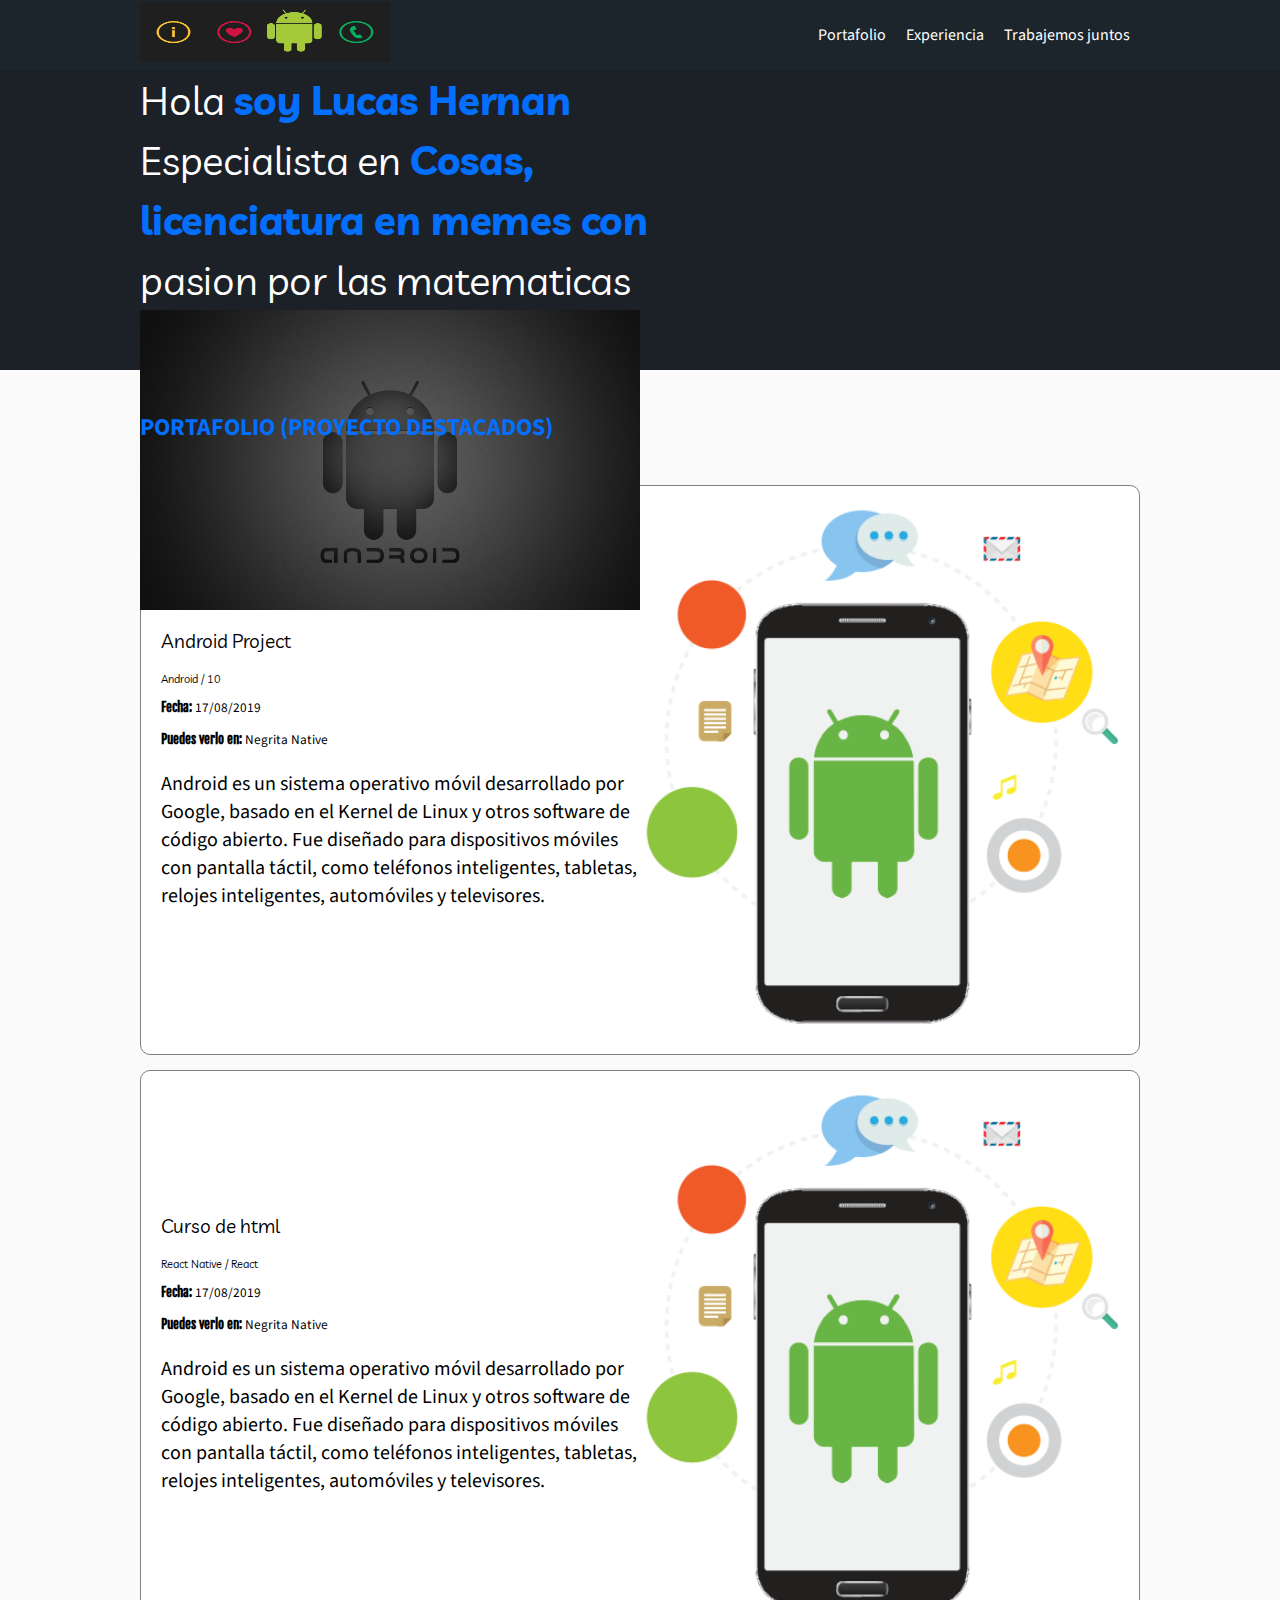
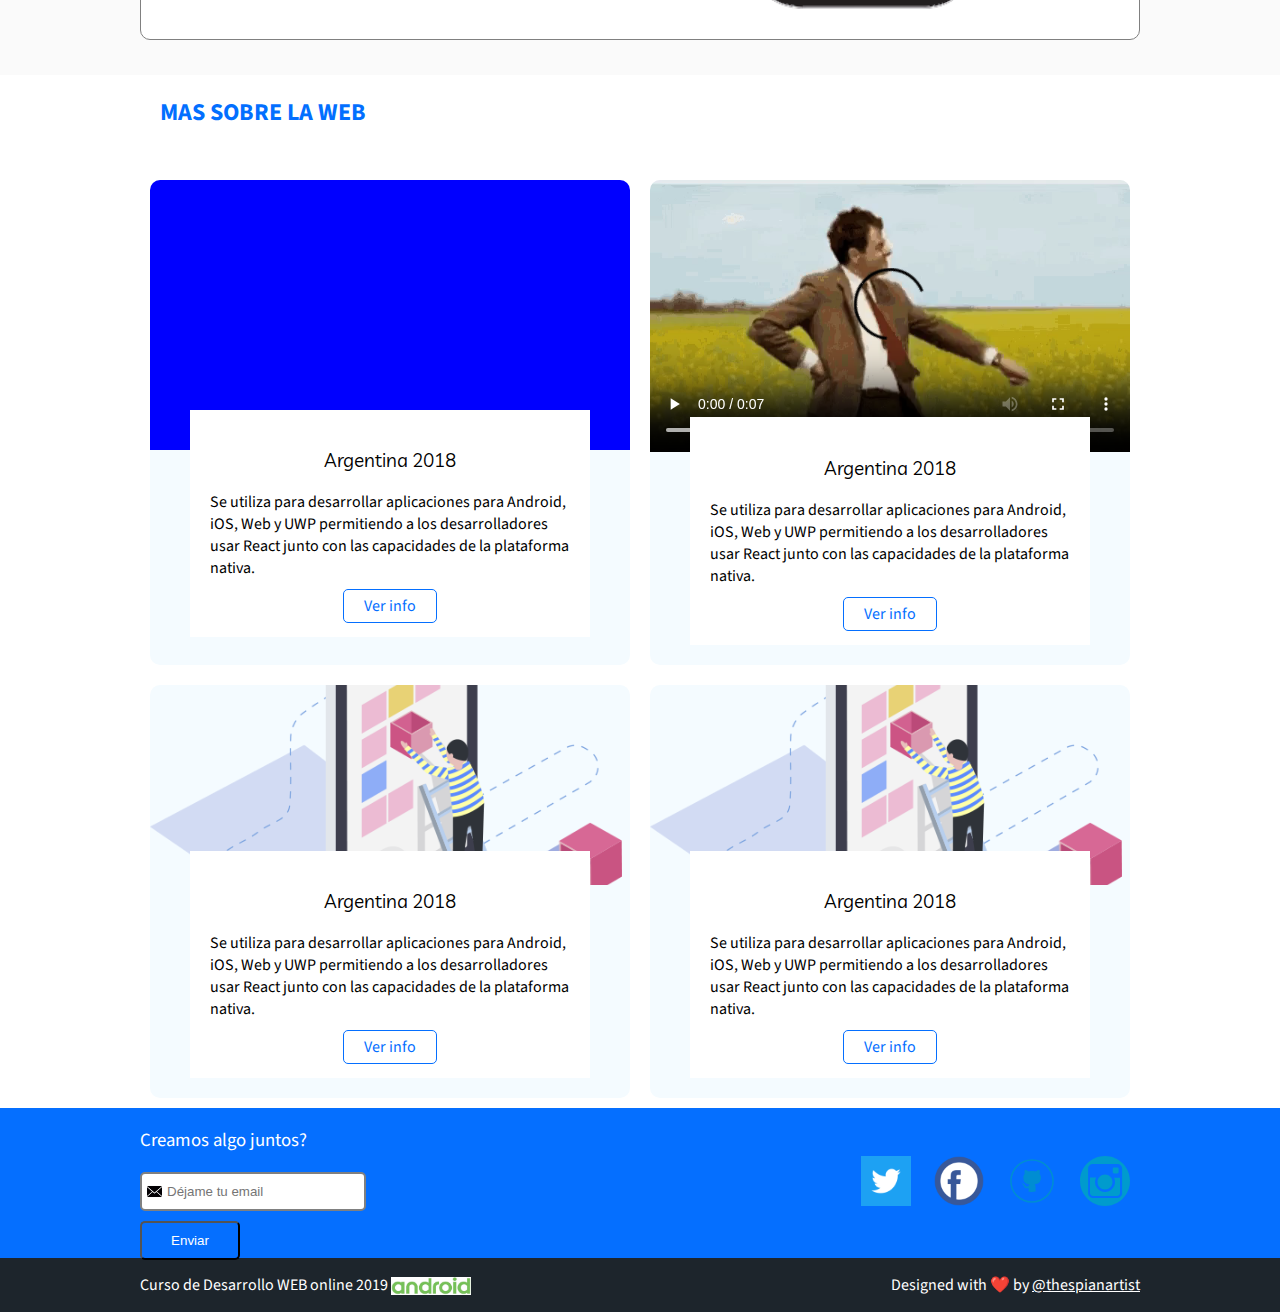
==== commit 4e8fe0f9: "2 Media con JS const ipad, funtion validation, window.matchMedia, ipad.addListener()" ====
--- a/index.html
+++ b/index.html
@@ -285,19 +285,39 @@
         </footer>
 
         <script>
-            console.log('Hola Mundo');
+            // console.log('Hola Mundo');
             // console.log(document.querySelector('.menu'));
 
+            
+            const ipad = window.matchMedia('screen and (max-width: 767px)');
             const menu = document.querySelector('.menu');
-            console.log(menu);
+            // console.log(menu);
             const burgerButton = document.querySelector('#burger-menu');
-            console.log(burgerButton);
-
-            burgerButton.addEventListener('click', hideShow)
+            // console.log(burgerButton);
+
+
+            ipad.addListener(validation)
+
+            function validation (event){
+
+                if(event.matches){
+
+                    burgerButton.addEventListener('click', hideShow)
+
+                }else{
+
+                    burgerButton.removeEventListener('click', hideShow)
+
+                }
+
+
+                
+
+            }
 
             function hideShow(){
                 if(menu.classList.contains('is-active')){
-                    
+
                         menu.classList.remove('is-active');
 
                 }else{
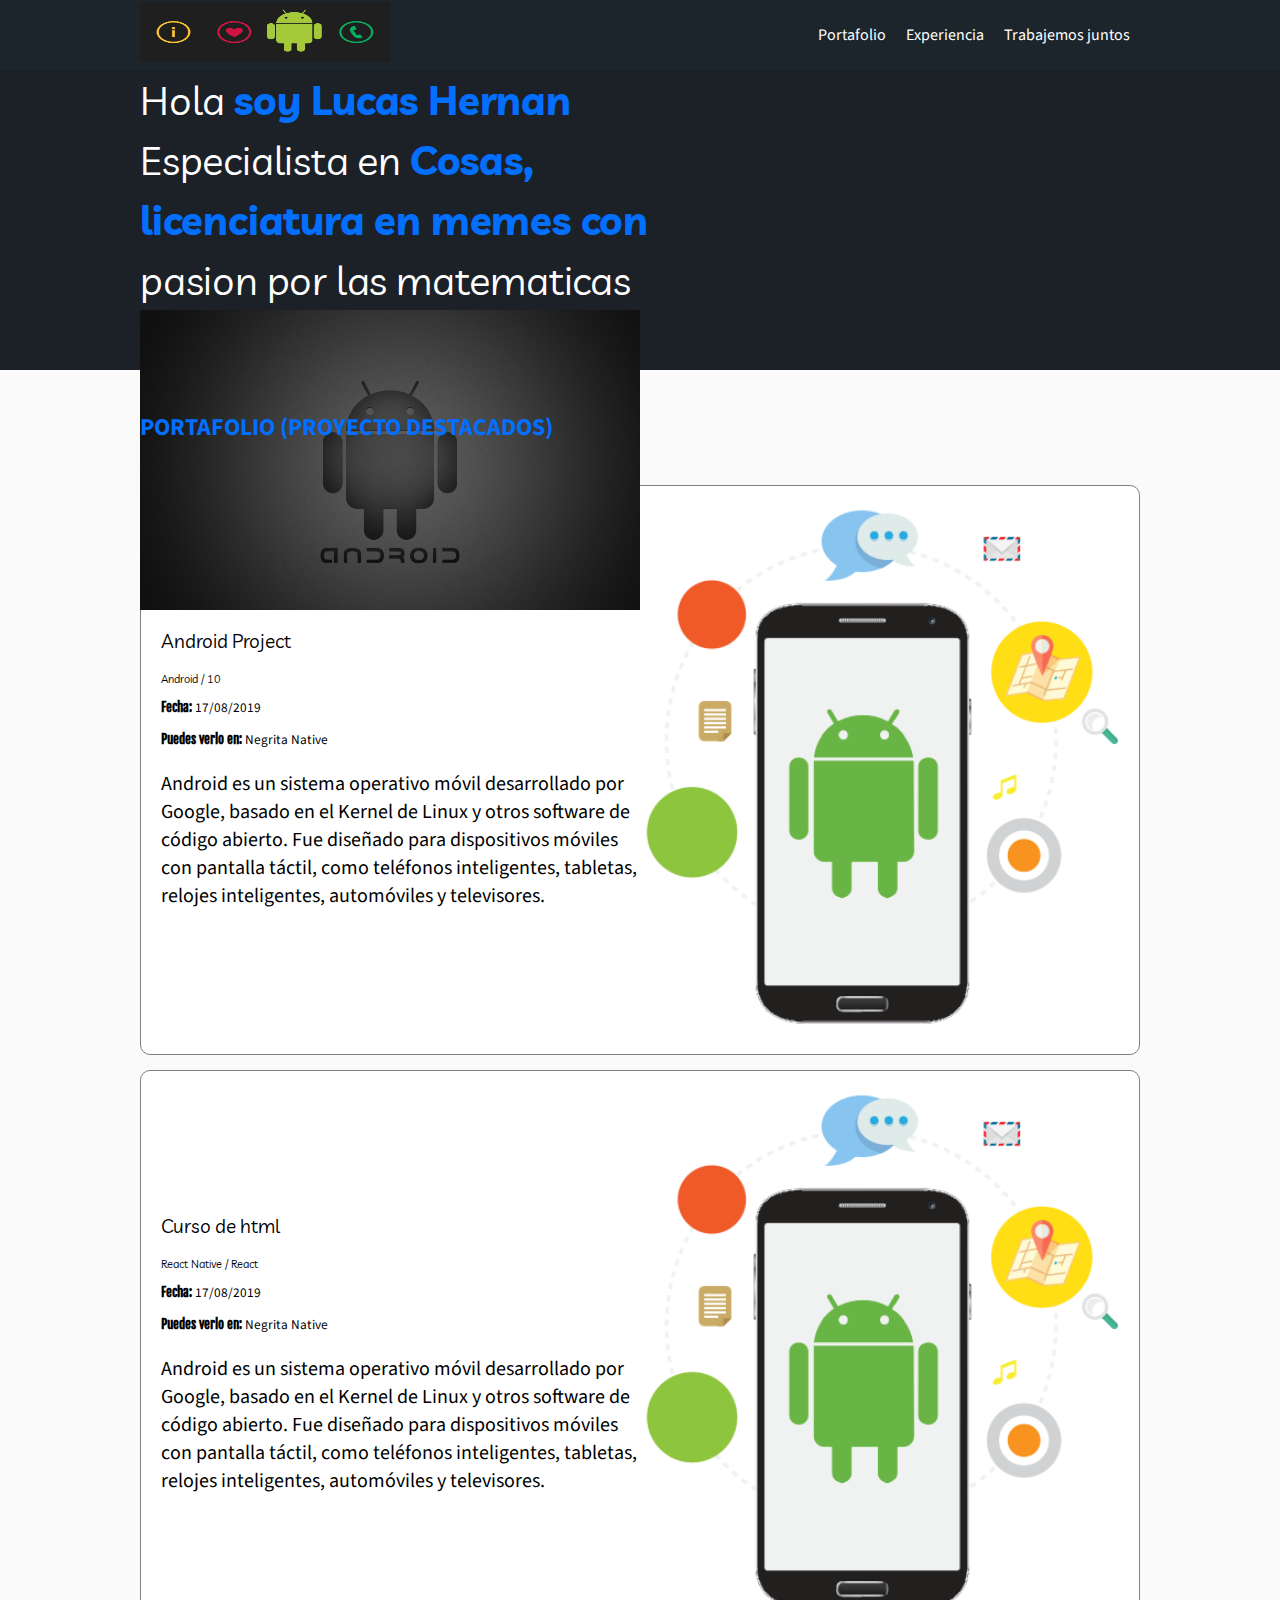
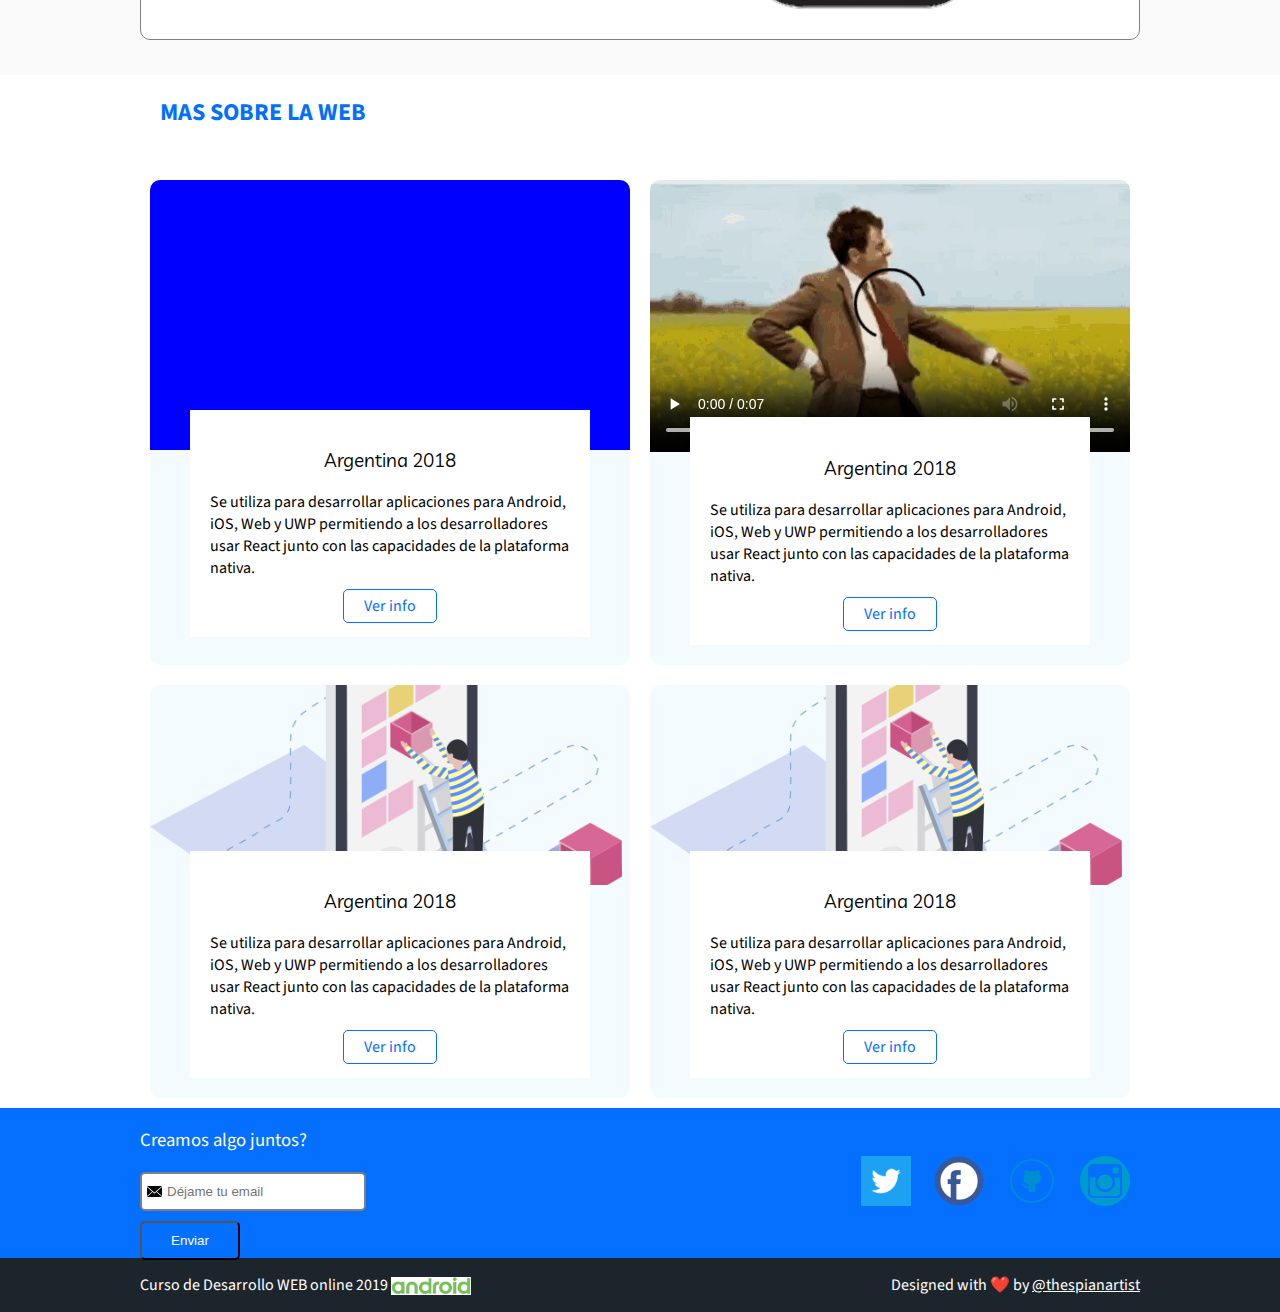
==== commit 355897ba: "345 servidor de Node.js npmjs.com/package/static-server y terminando detalles desde el navegador en " ====
--- a/index.html
+++ b/index.html
@@ -309,11 +309,11 @@
                     burgerButton.removeEventListener('click', hideShow)
 
                 }
-
-
-                
-
             }
+            
+
+                validation(ipad);
+
 
             function hideShow(){
                 if(menu.classList.contains('is-active')){
--- a/css/estilos.css
+++ b/css/estilos.css
@@ -455,7 +455,15 @@
 
 
 
-@media screen and (max-width: 1024px){
+@media screen and (max-width: 1023px){
+
+    .event-list-tittle{
+        margin-left: 0;
+    }
+
+    .portfolio{
+        padding: 0;
+    }
 
     .container{
         padding: 0 1em;
@@ -517,6 +525,11 @@
 }
 
 @media screen and (max-width: 767px){
+
+    h2 {
+        font-size: 1.2em;
+        margin: .4em 0;
+    }
 
     .burger-button{
 
@@ -613,7 +626,7 @@
     }
 
     .project-description{
-        font-size: .8em;
+        font-size: 1em;
     }
 
     .event {
@@ -636,7 +649,7 @@
 
     .project-details{
        
-        font-size: 12px;
+        font-size: 14px;
     }
 
     .event-detail{
@@ -666,6 +679,12 @@
         border: 1px solid transparent;
     }
 
+    .social-link{
+        width: 40px;
+        height: 40px;
+        background-size: 100%;
+    }
+
 }
 
 @media screen and (max-width: 320px){
